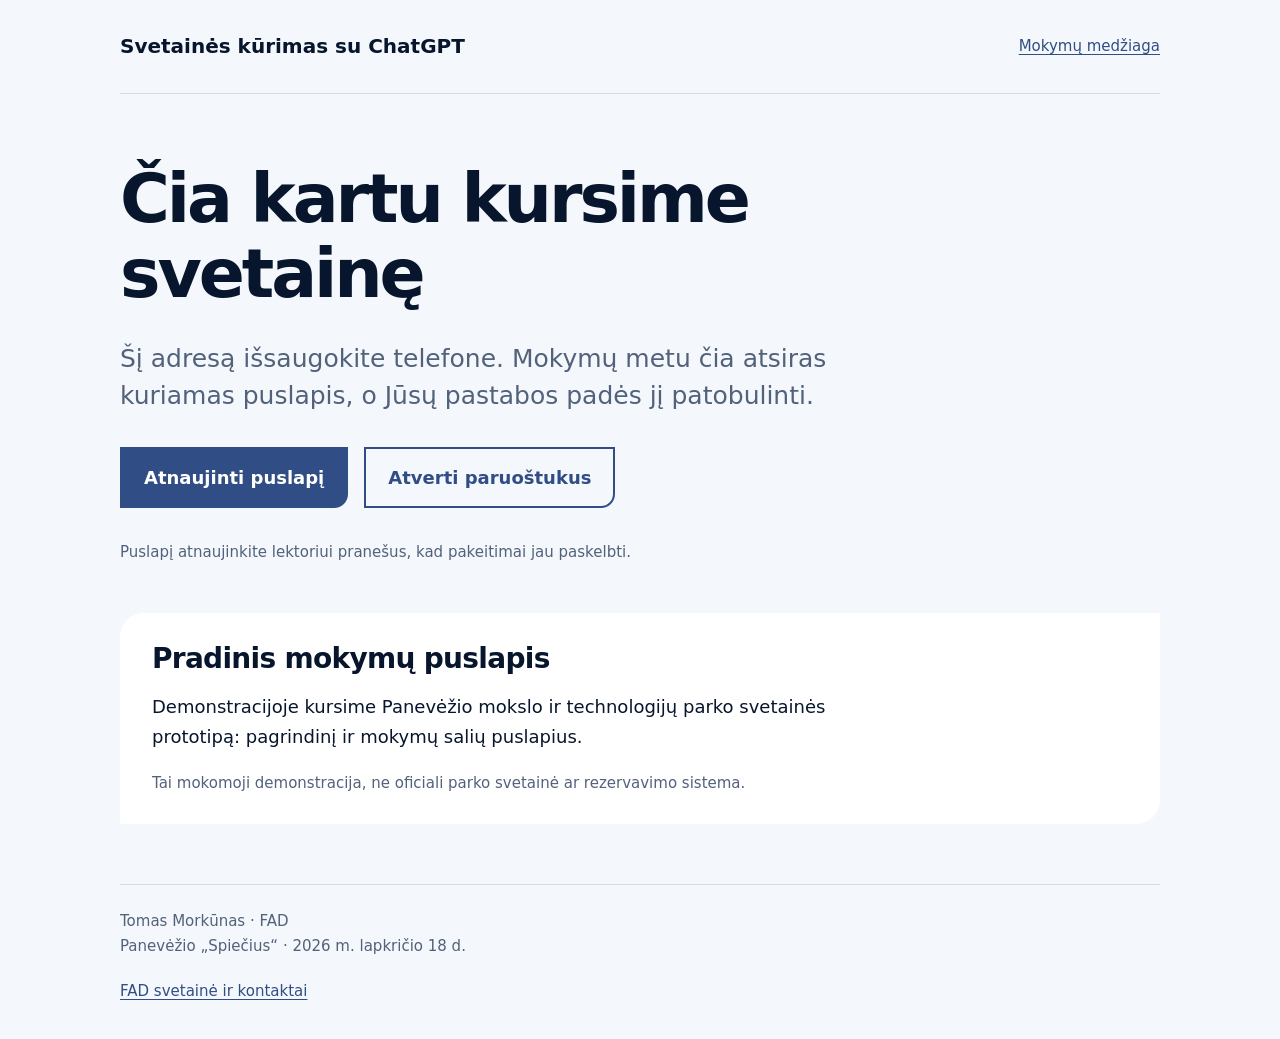
==== index.html @ 21705e59 "Paruošti mokymų pradžios puslapį ir dalyvių paruoštukus" ====
<!doctype html>
<html lang="lt"><head><meta charset="utf-8"><meta name="viewport" content="width=device-width,initial-scale=1"><meta name="robots" content="noindex,nofollow"><title>Čia kursime svetainę | Panevėžio Spiečius</title><meta name="description" content="Svetainės kūrimo su ChatGPT mokymų demonstracija ir praktiniai paruoštukai. Tomas Morkūnas, Panevėžio Spiečius, 2026-11-18."><style>:root{color-scheme:light;--ink:#07162d;--blue:#304e85;--muted:#52627b;--paper:#f4f7fb}*{box-sizing:border-box}body{margin:0;color:var(--ink);background:var(--paper);font-family:Inter,system-ui,-apple-system,"Segoe UI",sans-serif;font-size:18px;line-height:1.65}a{color:var(--blue);text-underline-offset:.2em}a:hover{text-decoration-thickness:2px}a:focus-visible,button:focus-visible,summary:focus-visible{outline:3px solid #304e85;outline-offset:5px}header,main,footer{width:min(100% - 40px,1040px);margin:auto}header{padding:30px 0;display:flex;justify-content:space-between;gap:20px;align-items:center;border-bottom:1px solid #d3dce9}header strong{font-size:20px}header a{font-size:15px}main{padding:68px 0 60px}h1{font-size:clamp(38px,6vw,68px);line-height:1.1;letter-spacing:-.045em;max-width:850px;margin:0 0 28px}h2{font-size:28px;line-height:1.25;letter-spacing:-.025em;margin:42px 0 16px}h3{font-size:21px;line-height:1.35}p{max-width:740px;margin:0 0 20px}.lead{font-size:clamp(20px,2.4vw,25px);line-height:1.5;color:var(--muted);max-width:740px}.actions{display:flex;flex-wrap:wrap;gap:16px;align-items:center;margin:32px 0}.button,button{display:inline-block;padding:14px 22px;border:2px solid var(--blue);border-radius:0 0 14px 0;background:var(--blue);color:white;text-decoration:none;font:inherit;font-weight:650;cursor:pointer;min-height:48px}.button:hover,button:hover{background:#233c6b;border-color:#233c6b}.secondary{background:transparent;color:var(--blue)}.secondary:hover{color:white}.note{font-size:15px;color:var(--muted)}.workarea{margin:48px 0 0;padding:28px 32px;background:white;border-radius:24px 0 24px 0}.workarea h2{margin-top:0}.workarea p:last-child{margin-bottom:0}footer{border-top:1px solid #d3dce9;padding:24px 0 36px;font-size:15px;color:var(--muted)}.guide{max-width:840px}.guide h1{font-size:clamp(36px,5vw,54px)}details{background:white;margin:16px 0;padding:18px 24px;border-bottom:1px solid #d3dce9}summary{font-weight:700;cursor:pointer;min-height:36px}details p{margin-top:18px}pre{white-space:pre-wrap;overflow-wrap:anywhere;font:16px/1.65 Inter,system-ui,sans-serif;background:var(--paper);padding:20px;margin-bottom:8px}li{margin-bottom:10px}code{overflow-wrap:anywhere}.checklist{padding-left:24px}nav{display:flex;gap:20px;flex-wrap:wrap}@media(max-width:600px){header{padding:20px 0;align-items:flex-start}header strong{font-size:17px}header a{font-size:14px}main{padding:44px 0}h1{letter-spacing:-.035em}.actions{align-items:stretch;flex-direction:column}.button,button{text-align:center;width:100%}.workarea{padding:24px}details{padding:18px}pre{padding:14px;font-size:15px}}@media print{header,.actions,footer{display:none}body{background:white;color:black}main{padding:0}details{break-inside:avoid}details>*{display:block!important}h1{font-size:28pt}.note{font-size:10pt}}</style></head><body><header><strong>Svetainės kūrimas su ChatGPT</strong><a href="medziaga.html">Mokymų medžiaga</a></header><main><h1>Čia kartu kursime svetainę</h1><p class="lead">Šį adresą išsaugokite telefone. Mokymų metu čia atsiras kuriamas puslapis, o Jūsų pastabos padės jį patobulinti.</p><div class="actions"><button type="button" id="refresh">Atnaujinti puslapį</button><a class="button secondary" href="medziaga.html">Atverti paruoštukus</a></div><p class="note">Puslapį atnaujinkite lektoriui pranešus, kad pakeitimai jau paskelbti.</p><section class="workarea"><h2>Pradinis mokymų puslapis</h2><p>Demonstracijoje kursime Panevėžio mokslo ir technologijų parko svetainės prototipą: pagrindinį ir mokymų salių puslapius.</p><p class="note">Tai mokomoji demonstracija, ne oficiali parko svetainė ar rezervavimo sistema.</p></section></main><footer><p>Tomas Morkūnas · FAD<br>Panevėžio „Spiečius“ · 2026 m. lapkričio 18 d.</p><a href="https://www.fad.lt/">FAD svetainė ir kontaktai</a></footer><script>document.getElementById('refresh').addEventListener('click',()=>{const u=new URL(location.href);u.searchParams.set('v',Date.now());location.replace(u.href)});</script></body></html>
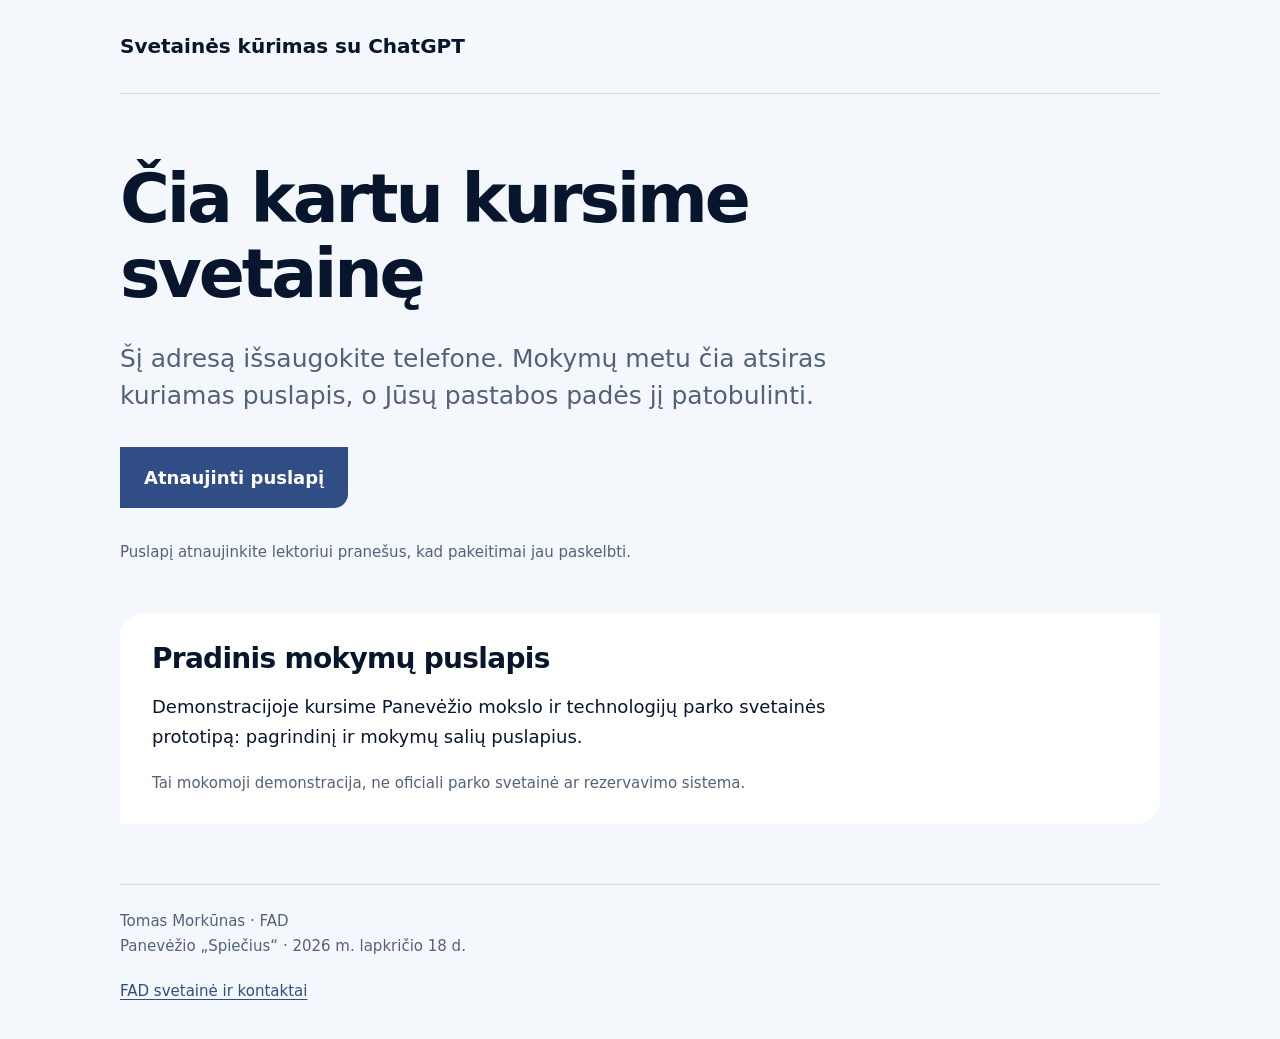
==== commit 27e73b23: "Paslėpti medžiagos nuorodas ir nurodyti savaitės pasiekiamumo terminą" ====
--- a/index.html
+++ b/index.html
@@ -1,2 +1,2 @@
 <!doctype html>
-<html lang="lt"><head><meta charset="utf-8"><meta name="viewport" content="width=device-width,initial-scale=1"><meta name="robots" content="noindex,nofollow"><title>Čia kursime svetainę | Panevėžio Spiečius</title><meta name="description" content="Svetainės kūrimo su ChatGPT mokymų demonstracija ir praktiniai paruoštukai. Tomas Morkūnas, Panevėžio Spiečius, 2026-11-18."><style>:root{color-scheme:light;--ink:#07162d;--blue:#304e85;--muted:#52627b;--paper:#f4f7fb}*{box-sizing:border-box}body{margin:0;color:var(--ink);background:var(--paper);font-family:Inter,system-ui,-apple-system,"Segoe UI",sans-serif;font-size:18px;line-height:1.65}a{color:var(--blue);text-underline-offset:.2em}a:hover{text-decoration-thickness:2px}a:focus-visible,button:focus-visible,summary:focus-visible{outline:3px solid #304e85;outline-offset:5px}header,main,footer{width:min(100% - 40px,1040px);margin:auto}header{padding:30px 0;display:flex;justify-content:space-between;gap:20px;align-items:center;border-bottom:1px solid #d3dce9}header strong{font-size:20px}header a{font-size:15px}main{padding:68px 0 60px}h1{font-size:clamp(38px,6vw,68px);line-height:1.1;letter-spacing:-.045em;max-width:850px;margin:0 0 28px}h2{font-size:28px;line-height:1.25;letter-spacing:-.025em;margin:42px 0 16px}h3{font-size:21px;line-height:1.35}p{max-width:740px;margin:0 0 20px}.lead{font-size:clamp(20px,2.4vw,25px);line-height:1.5;color:var(--muted);max-width:740px}.actions{display:flex;flex-wrap:wrap;gap:16px;align-items:center;margin:32px 0}.button,button{display:inline-block;padding:14px 22px;border:2px solid var(--blue);border-radius:0 0 14px 0;background:var(--blue);color:white;text-decoration:none;font:inherit;font-weight:650;cursor:pointer;min-height:48px}.button:hover,button:hover{background:#233c6b;border-color:#233c6b}.secondary{background:transparent;color:var(--blue)}.secondary:hover{color:white}.note{font-size:15px;color:var(--muted)}.workarea{margin:48px 0 0;padding:28px 32px;background:white;border-radius:24px 0 24px 0}.workarea h2{margin-top:0}.workarea p:last-child{margin-bottom:0}footer{border-top:1px solid #d3dce9;padding:24px 0 36px;font-size:15px;color:var(--muted)}.guide{max-width:840px}.guide h1{font-size:clamp(36px,5vw,54px)}details{background:white;margin:16px 0;padding:18px 24px;border-bottom:1px solid #d3dce9}summary{font-weight:700;cursor:pointer;min-height:36px}details p{margin-top:18px}pre{white-space:pre-wrap;overflow-wrap:anywhere;font:16px/1.65 Inter,system-ui,sans-serif;background:var(--paper);padding:20px;margin-bottom:8px}li{margin-bottom:10px}code{overflow-wrap:anywhere}.checklist{padding-left:24px}nav{display:flex;gap:20px;flex-wrap:wrap}@media(max-width:600px){header{padding:20px 0;align-items:flex-start}header strong{font-size:17px}header a{font-size:14px}main{padding:44px 0}h1{letter-spacing:-.035em}.actions{align-items:stretch;flex-direction:column}.button,button{text-align:center;width:100%}.workarea{padding:24px}details{padding:18px}pre{padding:14px;font-size:15px}}@media print{header,.actions,footer{display:none}body{background:white;color:black}main{padding:0}details{break-inside:avoid}details>*{display:block!important}h1{font-size:28pt}.note{font-size:10pt}}</style></head><body><header><strong>Svetainės kūrimas su ChatGPT</strong><a href="medziaga.html">Mokymų medžiaga</a></header><main><h1>Čia kartu kursime svetainę</h1><p class="lead">Šį adresą išsaugokite telefone. Mokymų metu čia atsiras kuriamas puslapis, o Jūsų pastabos padės jį patobulinti.</p><div class="actions"><button type="button" id="refresh">Atnaujinti puslapį</button><a class="button secondary" href="medziaga.html">Atverti paruoštukus</a></div><p class="note">Puslapį atnaujinkite lektoriui pranešus, kad pakeitimai jau paskelbti.</p><section class="workarea"><h2>Pradinis mokymų puslapis</h2><p>Demonstracijoje kursime Panevėžio mokslo ir technologijų parko svetainės prototipą: pagrindinį ir mokymų salių puslapius.</p><p class="note">Tai mokomoji demonstracija, ne oficiali parko svetainė ar rezervavimo sistema.</p></section></main><footer><p>Tomas Morkūnas · FAD<br>Panevėžio „Spiečius“ · 2026 m. lapkričio 18 d.</p><a href="https://www.fad.lt/">FAD svetainė ir kontaktai</a></footer><script>document.getElementById('refresh').addEventListener('click',()=>{const u=new URL(location.href);u.searchParams.set('v',Date.now());location.replace(u.href)});</script></body></html>+<html lang="lt"><head><meta charset="utf-8"><meta name="viewport" content="width=device-width,initial-scale=1"><meta name="robots" content="noindex,nofollow"><title>Čia kursime svetainę | Panevėžio Spiečius</title><meta name="description" content="Svetainės kūrimo su ChatGPT mokymų demonstracija. Tomas Morkūnas, Panevėžio Spiečius, 2026-11-18."><style>:root{color-scheme:light;--ink:#07162d;--blue:#304e85;--muted:#52627b;--paper:#f4f7fb}*{box-sizing:border-box}body{margin:0;color:var(--ink);background:var(--paper);font-family:Inter,system-ui,-apple-system,"Segoe UI",sans-serif;font-size:18px;line-height:1.65}a{color:var(--blue);text-underline-offset:.2em}a:hover{text-decoration-thickness:2px}a:focus-visible,button:focus-visible,summary:focus-visible{outline:3px solid #304e85;outline-offset:5px}header,main,footer{width:min(100% - 40px,1040px);margin:auto}header{padding:30px 0;display:flex;justify-content:space-between;gap:20px;align-items:center;border-bottom:1px solid #d3dce9}header strong{font-size:20px}header a{font-size:15px}main{padding:68px 0 60px}h1{font-size:clamp(38px,6vw,68px);line-height:1.1;letter-spacing:-.045em;max-width:850px;margin:0 0 28px}h2{font-size:28px;line-height:1.25;letter-spacing:-.025em;margin:42px 0 16px}h3{font-size:21px;line-height:1.35}p{max-width:740px;margin:0 0 20px}.lead{font-size:clamp(20px,2.4vw,25px);line-height:1.5;color:var(--muted);max-width:740px}.actions{display:flex;flex-wrap:wrap;gap:16px;align-items:center;margin:32px 0}.button,button{display:inline-block;padding:14px 22px;border:2px solid var(--blue);border-radius:0 0 14px 0;background:var(--blue);color:white;text-decoration:none;font:inherit;font-weight:650;cursor:pointer;min-height:48px}.button:hover,button:hover{background:#233c6b;border-color:#233c6b}.secondary{background:transparent;color:var(--blue)}.secondary:hover{color:white}.note{font-size:15px;color:var(--muted)}.workarea{margin:48px 0 0;padding:28px 32px;background:white;border-radius:24px 0 24px 0}.workarea h2{margin-top:0}.workarea p:last-child{margin-bottom:0}footer{border-top:1px solid #d3dce9;padding:24px 0 36px;font-size:15px;color:var(--muted)}.guide{max-width:840px}.guide h1{font-size:clamp(36px,5vw,54px)}details{background:white;margin:16px 0;padding:18px 24px;border-bottom:1px solid #d3dce9}summary{font-weight:700;cursor:pointer;min-height:36px}details p{margin-top:18px}pre{white-space:pre-wrap;overflow-wrap:anywhere;font:16px/1.65 Inter,system-ui,sans-serif;background:var(--paper);padding:20px;margin-bottom:8px}li{margin-bottom:10px}code{overflow-wrap:anywhere}.checklist{padding-left:24px}nav{display:flex;gap:20px;flex-wrap:wrap}@media(max-width:600px){header{padding:20px 0;align-items:flex-start}header strong{font-size:17px}header a{font-size:14px}main{padding:44px 0}h1{letter-spacing:-.035em}.actions{align-items:stretch;flex-direction:column}.button,button{text-align:center;width:100%}.workarea{padding:24px}details{padding:18px}pre{padding:14px;font-size:15px}}@media print{header,.actions,footer{display:none}body{background:white;color:black}main{padding:0}details{break-inside:avoid}details>*{display:block!important}h1{font-size:28pt}.note{font-size:10pt}}</style></head><body><header><strong>Svetainės kūrimas su ChatGPT</strong></header><main><h1>Čia kartu kursime svetainę</h1><p class="lead">Šį adresą išsaugokite telefone. Mokymų metu čia atsiras kuriamas puslapis, o Jūsų pastabos padės jį patobulinti.</p><div class="actions"><button type="button" id="refresh">Atnaujinti puslapį</button></div><p class="note">Puslapį atnaujinkite lektoriui pranešus, kad pakeitimai jau paskelbti.</p><section class="workarea"><h2>Pradinis mokymų puslapis</h2><p>Demonstracijoje kursime Panevėžio mokslo ir technologijų parko svetainės prototipą: pagrindinį ir mokymų salių puslapius.</p><p class="note">Tai mokomoji demonstracija, ne oficiali parko svetainė ar rezervavimo sistema.</p></section></main><footer><p>Tomas Morkūnas · FAD<br>Panevėžio „Spiečius“ · 2026 m. lapkričio 18 d.</p><a href="https://www.fad.lt/">FAD svetainė ir kontaktai</a></footer><script>document.getElementById('refresh').addEventListener('click',()=>{const u=new URL(location.href);u.searchParams.set('v',Date.now());location.replace(u.href)});</script></body></html>
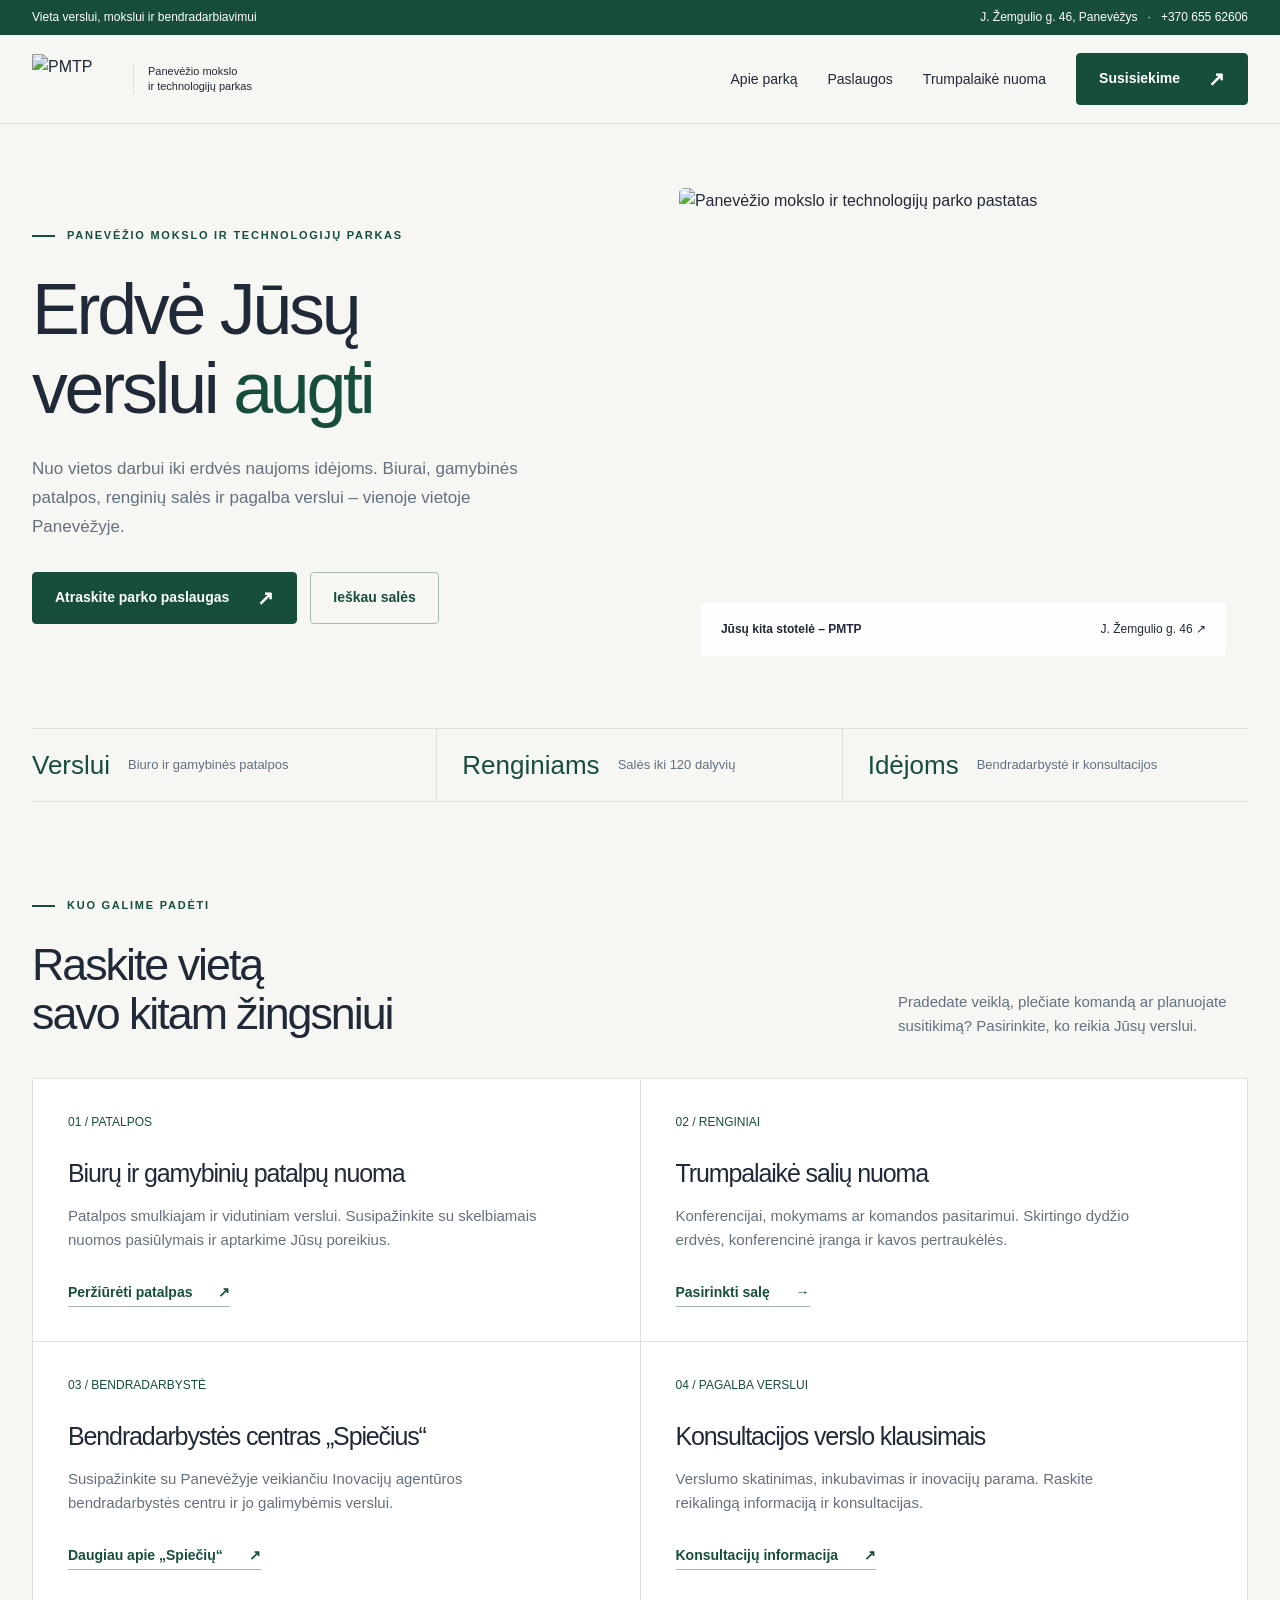
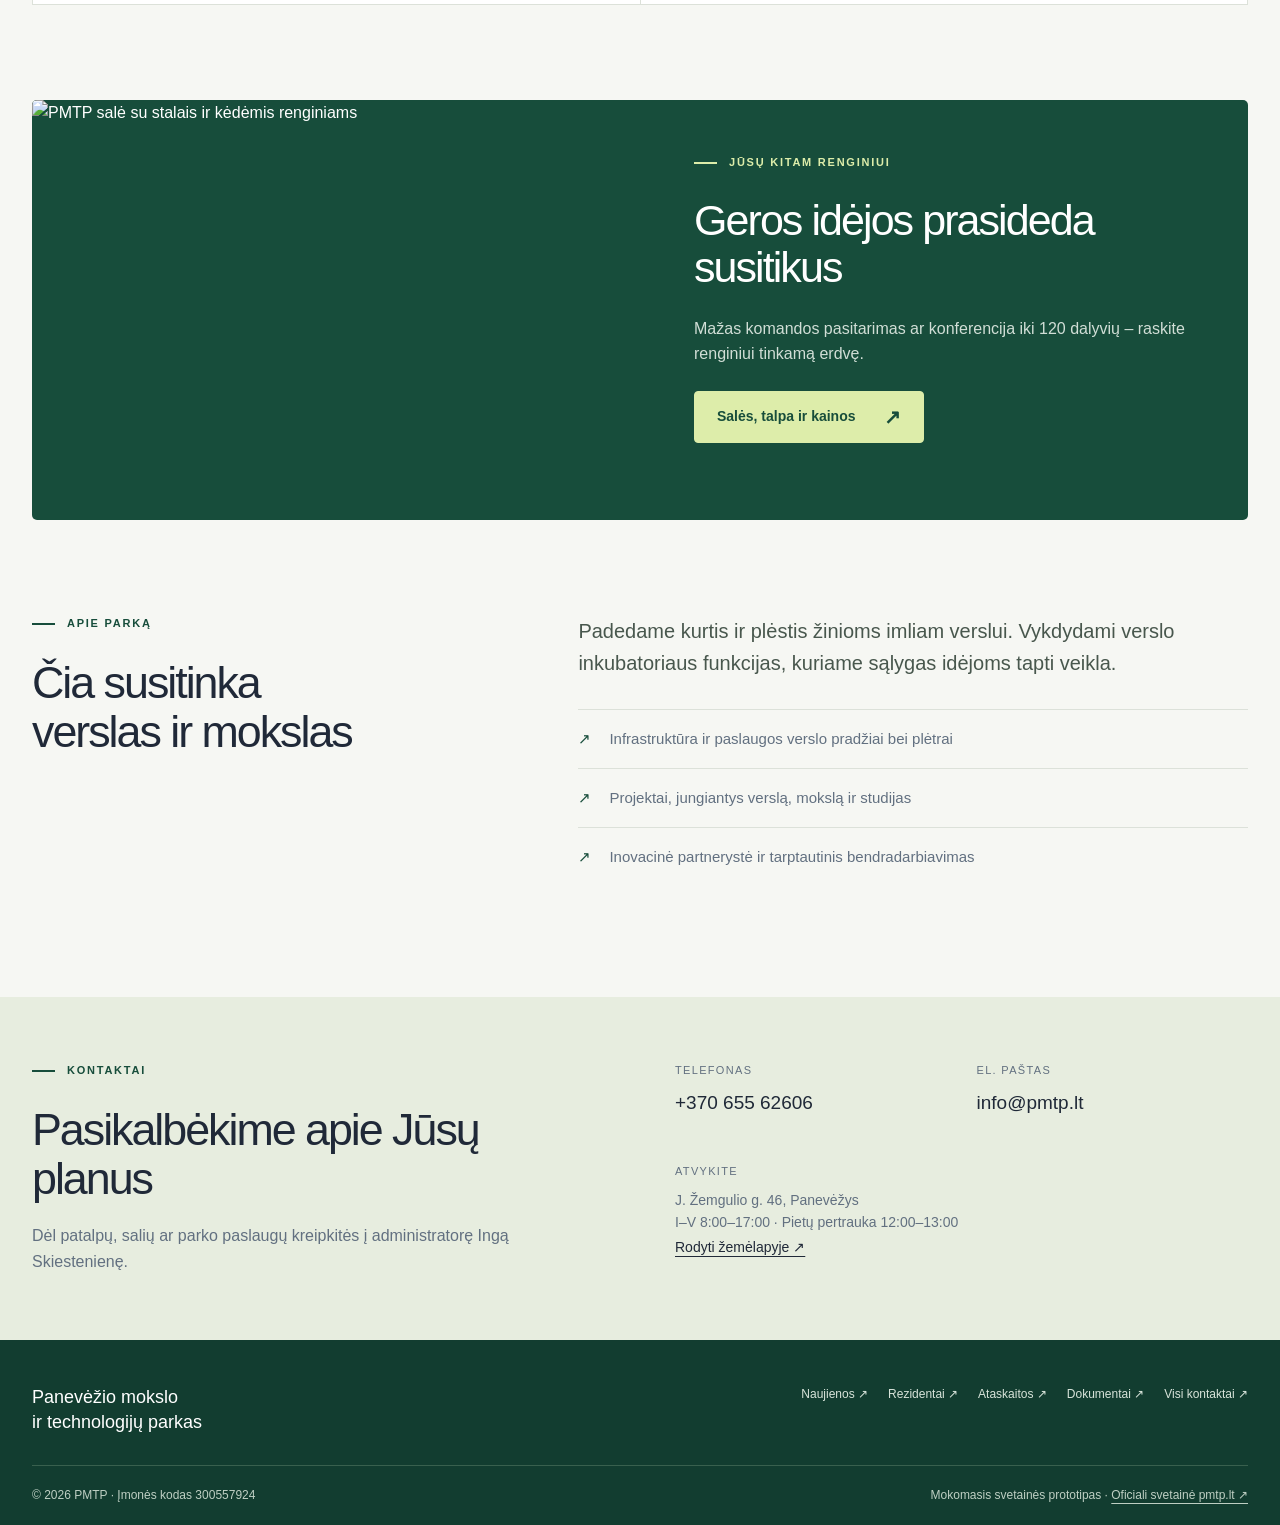
==== commit f5b3cd32: "Sukurti PMTP dviejų puslapių svetainės prototipą" ====
--- a/index.html
+++ b/index.html
@@ -1,2 +1,5 @@
 <!doctype html>
-<html lang="lt"><head><meta charset="utf-8"><meta name="viewport" content="width=device-width,initial-scale=1"><meta name="robots" content="noindex,nofollow"><title>Čia kursime svetainę | Panevėžio Spiečius</title><meta name="description" content="Svetainės kūrimo su ChatGPT mokymų demonstracija. Tomas Morkūnas, Panevėžio Spiečius, 2026-11-18."><style>:root{color-scheme:light;--ink:#07162d;--blue:#304e85;--muted:#52627b;--paper:#f4f7fb}*{box-sizing:border-box}body{margin:0;color:var(--ink);background:var(--paper);font-family:Inter,system-ui,-apple-system,"Segoe UI",sans-serif;font-size:18px;line-height:1.65}a{color:var(--blue);text-underline-offset:.2em}a:hover{text-decoration-thickness:2px}a:focus-visible,button:focus-visible,summary:focus-visible{outline:3px solid #304e85;outline-offset:5px}header,main,footer{width:min(100% - 40px,1040px);margin:auto}header{padding:30px 0;display:flex;justify-content:space-between;gap:20px;align-items:center;border-bottom:1px solid #d3dce9}header strong{font-size:20px}header a{font-size:15px}main{padding:68px 0 60px}h1{font-size:clamp(38px,6vw,68px);line-height:1.1;letter-spacing:-.045em;max-width:850px;margin:0 0 28px}h2{font-size:28px;line-height:1.25;letter-spacing:-.025em;margin:42px 0 16px}h3{font-size:21px;line-height:1.35}p{max-width:740px;margin:0 0 20px}.lead{font-size:clamp(20px,2.4vw,25px);line-height:1.5;color:var(--muted);max-width:740px}.actions{display:flex;flex-wrap:wrap;gap:16px;align-items:center;margin:32px 0}.button,button{display:inline-block;padding:14px 22px;border:2px solid var(--blue);border-radius:0 0 14px 0;background:var(--blue);color:white;text-decoration:none;font:inherit;font-weight:650;cursor:pointer;min-height:48px}.button:hover,button:hover{background:#233c6b;border-color:#233c6b}.secondary{background:transparent;color:var(--blue)}.secondary:hover{color:white}.note{font-size:15px;color:var(--muted)}.workarea{margin:48px 0 0;padding:28px 32px;background:white;border-radius:24px 0 24px 0}.workarea h2{margin-top:0}.workarea p:last-child{margin-bottom:0}footer{border-top:1px solid #d3dce9;padding:24px 0 36px;font-size:15px;color:var(--muted)}.guide{max-width:840px}.guide h1{font-size:clamp(36px,5vw,54px)}details{background:white;margin:16px 0;padding:18px 24px;border-bottom:1px solid #d3dce9}summary{font-weight:700;cursor:pointer;min-height:36px}details p{margin-top:18px}pre{white-space:pre-wrap;overflow-wrap:anywhere;font:16px/1.65 Inter,system-ui,sans-serif;background:var(--paper);padding:20px;margin-bottom:8px}li{margin-bottom:10px}code{overflow-wrap:anywhere}.checklist{padding-left:24px}nav{display:flex;gap:20px;flex-wrap:wrap}@media(max-width:600px){header{padding:20px 0;align-items:flex-start}header strong{font-size:17px}header a{font-size:14px}main{padding:44px 0}h1{letter-spacing:-.035em}.actions{align-items:stretch;flex-direction:column}.button,button{text-align:center;width:100%}.workarea{padding:24px}details{padding:18px}pre{padding:14px;font-size:15px}}@media print{header,.actions,footer{display:none}body{background:white;color:black}main{padding:0}details{break-inside:avoid}details>*{display:block!important}h1{font-size:28pt}.note{font-size:10pt}}</style></head><body><header><strong>Svetainės kūrimas su ChatGPT</strong></header><main><h1>Čia kartu kursime svetainę</h1><p class="lead">Šį adresą išsaugokite telefone. Mokymų metu čia atsiras kuriamas puslapis, o Jūsų pastabos padės jį patobulinti.</p><div class="actions"><button type="button" id="refresh">Atnaujinti puslapį</button></div><p class="note">Puslapį atnaujinkite lektoriui pranešus, kad pakeitimai jau paskelbti.</p><section class="workarea"><h2>Pradinis mokymų puslapis</h2><p>Demonstracijoje kursime Panevėžio mokslo ir technologijų parko svetainės prototipą: pagrindinį ir mokymų salių puslapius.</p><p class="note">Tai mokomoji demonstracija, ne oficiali parko svetainė ar rezervavimo sistema.</p></section></main><footer><p>Tomas Morkūnas · FAD<br>Panevėžio „Spiečius“ · 2026 m. lapkričio 18 d.</p><a href="https://www.fad.lt/">FAD svetainė ir kontaktai</a></footer><script>document.getElementById('refresh').addEventListener('click',()=>{const u=new URL(location.href);u.searchParams.set('v',Date.now());location.replace(u.href)});</script></body></html>+<html lang="lt"><head><meta charset="utf-8"><meta name="viewport" content="width=device-width,initial-scale=1"><meta name="robots" content="noindex,nofollow"><meta name="theme-color" content="#174d3b"><title>PMTP – erdvė Jūsų verslui augti</title><meta name="description" content="Panevėžio mokslo ir technologijų parkas: biurų ir gamybinių patalpų nuoma, erdvės renginiams, bendradarbystė ir pagalba verslui."><link rel="preconnect" href="https://res.cloudinary.com"><link rel="stylesheet" href="style.css"></head><body><a class="skip" href="#turinys">Pereiti prie turinio</a><div class="topline"><div class="wrap"><span>Vieta verslui, mokslui ir bendradarbiavimui</span><span><span class="address-top">J. Žemgulio g. 46, Panevėžys &nbsp; · &nbsp; </span><a href="tel:+37065562606">+370 655 62606</a></span></div></div><header><div class="wrap nav"><a class="brand" href="index.html" aria-label="PMTP – pradžia"><img src="https://res.cloudinary.com/dczwz1jph/image/upload/v1677489013/Nuoma/pmtp-e1582725962698_le6zql.jpg" alt="PMTP" width="87" height="51"><span>Panevėžio mokslo<br>ir technologijų parkas</span></a><button class="menu" aria-expanded="false" aria-controls="navigation">Meniu</button><nav class="links" id="navigation" aria-label="Pagrindinė navigacija"><a href="index.html#apie">Apie parką</a><a href="index.html#paslaugos">Paslaugos</a><a href="trumpalaike-nuoma.html">Trumpalaikė nuoma</a><a class="btn" href="#kontaktai">Susisiekime <span class="arrow" aria-hidden="true">↗</span></a></nav></div></header><main id="turinys"><section class="hero wrap"><div class="hero-grid"><div class="hero-copy"><div class="eyebrow">Panevėžio mokslo ir technologijų parkas</div><h1>Erdvė Jūsų<br>verslui <em>augti</em></h1><p class="lead">Nuo vietos darbui iki erdvės naujoms idėjoms. Biurai, gamybinės patalpos, renginių salės ir pagalba verslui – vienoje vietoje Panevėžyje.</p><div class="actions"><a class="btn" href="#paslaugos">Atraskite parko paslaugas <span class="arrow" aria-hidden="true">↗</span></a><a class="btn outline" href="trumpalaike-nuoma.html">Ieškau salės</a></div></div><div class="hero-media"><img src="https://res.cloudinary.com/dczwz1jph/image/upload/v1680170135/pmtp-main_wvjucm.png" alt="Panevėžio mokslo ir technologijų parko pastatas" fetchpriority="high"><div class="image-label"><b>Jūsų kita stotelė – PMTP</b><span>J. Žemgulio g. 46 ↗</span></div></div></div><div class="intro-strip"><div><strong>Verslui</strong><span>Biuro ir gamybinės patalpos</span></div><div><strong>Renginiams</strong><span>Salės iki 120 dalyvių</span></div><div><strong>Idėjoms</strong><span>Bendradarbystė ir konsultacijos</span></div></div></section>
+<section class="section wrap" id="paslaugos"><div class="section-head"><div><div class="eyebrow">Kuo galime padėti</div><h2>Raskite vietą<br>savo kitam žingsniui</h2></div><p>Pradedate veiklą, plečiate komandą ar planuojate susitikimą? Pasirinkite, ko reikia Jūsų verslui.</p></div><div class="service-grid"><article class="service"><span class="num">01 / PATALPOS</span><h3>Biurų ir gamybinių patalpų nuoma</h3><p>Patalpos smulkiajam ir vidutiniam verslui. Susipažinkite su skelbiamais nuomos pasiūlymais ir aptarkime Jūsų poreikius.</p><a class="text-link" href="https://pmtp.lt/nuoma">Peržiūrėti patalpas <span aria-hidden="true">↗</span></a></article><article class="service"><span class="num">02 / RENGINIAI</span><h3>Trumpalaikė salių nuoma</h3><p>Konferencijai, mokymams ar komandos pasitarimui. Skirtingo dydžio erdvės, konferencinė įranga ir kavos pertraukėlės.</p><a class="text-link" href="trumpalaike-nuoma.html">Pasirinkti salę <span aria-hidden="true">→</span></a></article><article class="service"><span class="num">03 / BENDRADARBYSTĖ</span><h3>Bendradarbystės centras „Spiečius“</h3><p>Susipažinkite su Panevėžyje veikiančiu Inovacijų agentūros bendradarbystės centru ir jo galimybėmis verslui.</p><a class="text-link" href="https://spiecius.inovacijuagentura.lt/office/panevezyje/">Daugiau apie „Spiečių“ <span aria-hidden="true">↗</span></a></article><article class="service"><span class="num">04 / PAGALBA VERSLUI</span><h3>Konsultacijos verslo klausimais</h3><p>Verslumo skatinimas, inkubavimas ir inovacijų parama. Raskite reikalingą informaciją ir konsultacijas.</p><a class="text-link" href="https://kc.inovacijuagentura.lt/kcis/kontaktinis-centras/paslaugu-kontaktinis-centras?lang=lt">Konsultacijų informacija <span aria-hidden="true">↗</span></a></article></div></section>
+<section class="wrap"><div class="feature"><img src="https://res.cloudinary.com/dczwz1jph/image/upload/v1680082908/Nuoma/4_mlrh1t.jpg" alt="PMTP salė su stalais ir kėdėmis renginiams" loading="lazy"><div class="feature-copy"><div class="eyebrow">Jūsų kitam renginiui</div><h2>Geros idėjos prasideda susitikus</h2><p>Mažas komandos pasitarimas ar konferencija iki 120 dalyvių – raskite renginiui tinkamą erdvę.</p><a class="btn light" href="trumpalaike-nuoma.html">Salės, talpa ir kainos <span class="arrow" aria-hidden="true">↗</span></a></div></div></section>
+<section class="section wrap" id="apie"><div class="about-grid"><div><div class="eyebrow">Apie parką</div><h2>Čia susitinka<br>verslas ir mokslas</h2></div><div><p class="about-copy">Padedame kurtis ir plėstis žinioms imliam verslui. Vykdydami verslo inkubatoriaus funkcijas, kuriame sąlygas idėjoms tapti veikla.</p><ul class="about-list"><li>Infrastruktūra ir paslaugos verslo pradžiai bei plėtrai</li><li>Projektai, jungiantys verslą, mokslą ir studijas</li><li>Inovacinė partnerystė ir tarptautinis bendradarbiavimas</li></ul></div></div></section></main><section class="contact" id="kontaktai"><div class="wrap contact-grid"><div><div class="eyebrow">Kontaktai</div><h2>Pasikalbėkime apie Jūsų planus</h2><p>Dėl patalpų, salių ar parko paslaugų kreipkitės į administratorę Ingą Skiestenienę.</p></div><div class="contact-details"><div><small>Telefonas</small><a href="tel:+37065562606">+370 655 62606</a></div><div><small>El. paštas</small><a href="mailto:info@pmtp.lt">info@pmtp.lt</a></div><div class="address"><small>Atvykite</small><p>J. Žemgulio g. 46, Panevėžys<br>I–V 8:00–17:00 · Pietų pertrauka 12:00–13:00</p><a href="https://www.google.com/maps/search/?api=1&amp;query=J.+%C5%BDemgulio+g.+46,+Panev%C4%97%C5%BEys" target="_blank" rel="noopener">Rodyti žemėlapyje ↗</a></div></div></div></section><footer><div class="wrap"><div class="footer-grid"><div class="footer-title">Panevėžio mokslo<br>ir technologijų parkas</div><nav class="footer-links" aria-label="Oficialios PMTP svetainės nuorodos"><a href="https://pmtp.lt/naujienos">Naujienos ↗</a><a href="https://pmtp.lt/rezidentai">Rezidentai ↗</a><a href="https://pmtp.lt/ataskaitos">Ataskaitos ↗</a><a href="https://pmtp.lt/dokumentai">Dokumentai ↗</a><a href="https://pmtp.lt/kontaktai">Visi kontaktai ↗</a></nav></div><div class="footer-bottom"><span>© 2026 PMTP · Įmonės kodas 300557924</span><span>Mokomasis svetainės prototipas · <a href="https://pmtp.lt/">Oficiali svetainė pmtp.lt ↗</a></span></div></div></footer><script>const menu=document.querySelector('.menu'),nav=document.querySelector('.links');menu.addEventListener('click',()=>{const open=menu.getAttribute('aria-expanded')!=='true';menu.setAttribute('aria-expanded',String(open));nav.classList.toggle('open',open)});nav.querySelectorAll('a').forEach(a=>a.addEventListener('click',()=>{menu.setAttribute('aria-expanded','false');nav.classList.remove('open')}));document.addEventListener('keydown',e=>{if(e.key==='Escape'){menu.setAttribute('aria-expanded','false');nav.classList.remove('open')}});</script></body></html>
--- a/style.css
+++ b/style.css
@@ -0,0 +1 @@
+:root{--ink:#202938;--muted:#627080;--green:#174d3b;--lime:#ddedaa;--paper:#f6f7f3;--line:#dce1d9;--white:#fff}*{box-sizing:border-box}html{scroll-behavior:smooth;scroll-padding-top:100px}body{margin:0;font-family:Arial,Helvetica,sans-serif;color:var(--ink);background:var(--paper);font-size:16px;line-height:1.6}a{color:inherit;text-underline-offset:4px}button,a{-webkit-tap-highlight-color:transparent}a:focus-visible,button:focus-visible,summary:focus-visible{outline:3px solid #a05c00;outline-offset:5px}img{display:block;width:100%;object-fit:cover}h1,h2,h3,p{margin:0}h1,h2,h3{font-weight:500;line-height:1.1;letter-spacing:-.045em}h1{font-size:clamp(44px,5.6vw,80px)}h2{font-size:clamp(32px,3.5vw,49px)}h3{font-size:25px}p+p{margin-top:16px}.wrap{width:min(1240px,calc(100% - 64px));margin:auto}.skip{position:fixed;top:-80px;left:16px;z-index:100;padding:12px;background:white}.skip:focus{top:8px}.topline{background:var(--green);color:#fff;font-size:12px;padding:8px 0}.topline .wrap{display:flex;justify-content:space-between;gap:16px}.topline a{text-decoration:none}header{background:rgba(246,247,243,.97);border-bottom:1px solid var(--line);position:sticky;top:0;z-index:20}.nav{height:88px;display:flex;align-items:center;justify-content:space-between;gap:30px}.brand{display:flex;align-items:center;gap:14px;text-decoration:none}.brand img{width:87px;height:51px;object-fit:contain;mix-blend-mode:multiply}.brand span{font-size:11px;line-height:1.35;max-width:146px;border-left:1px solid var(--line);padding-left:14px}.links{display:flex;align-items:center;gap:30px;font-size:14px}.links a{text-decoration:none}.links a:hover,.links a[aria-current=page]{color:var(--green);text-decoration:underline}.btn{display:inline-flex;align-items:center;justify-content:center;gap:28px;padding:15px 22px;background:var(--green);border:1px solid var(--green);color:white;text-decoration:none;font-size:14px;font-weight:600;border-radius:4px;line-height:1.4;min-height:50px;transition:background .2s,transform .2s}.btn:hover{background:#0c382a;transform:translateY(-2px)}.btn.light{background:var(--lime);color:var(--green);border-color:var(--lime)}.btn.outline{background:transparent;color:var(--green);border-color:#aab9ad}.btn.outline:hover{background:#e7ecdf}.arrow{font-size:20px;line-height:1}.menu{display:none;border:1px solid var(--line);padding:10px 15px;background:transparent;border-radius:4px;font:inherit}.eyebrow{font-size:11px;font-weight:700;letter-spacing:.16em;text-transform:uppercase;color:var(--green);display:flex;align-items:center;gap:12px;margin-bottom:25px}.eyebrow:before{content:"";width:23px;height:2px;background:currentColor}.hero{padding:64px 0 0}.hero-grid{display:grid;grid-template-columns:1.04fr 1fr;gap:55px;align-items:center}.hero-copy{padding:20px 0 35px}.hero h1 em{font-style:normal;color:var(--green)}.lead{font-size:17px;line-height:1.7;color:var(--muted);max-width:490px;margin-top:28px}.actions{display:flex;gap:13px;flex-wrap:wrap;margin-top:30px}.hero-media{position:relative;align-self:stretch;min-height:490px;border-radius:5px;overflow:hidden}.hero-media>img{height:100%;position:absolute;inset:0}.image-label{position:absolute;bottom:22px;left:22px;right:22px;display:flex;justify-content:space-between;align-items:center;gap:20px;background:rgba(255,255,255,.94);padding:17px 20px;font-size:12px;border-radius:3px}.image-label b{font-weight:600}.intro-strip{display:grid;grid-template-columns:repeat(3,1fr);margin-top:50px;border-top:1px solid var(--line);border-bottom:1px solid var(--line)}.intro-strip>div{padding:23px 25px;display:flex;align-items:center;gap:18px;border-right:1px solid var(--line)}.intro-strip>div:first-child{padding-left:0}.intro-strip>div:last-child{border:0}.intro-strip strong{font-size:26px;line-height:1;font-weight:500;color:var(--green)}.intro-strip span{font-size:13px;color:var(--muted)}section.section{padding:95px 0}.section-head{display:flex;justify-content:space-between;align-items:flex-end;gap:40px;margin-bottom:40px}.section-head h2{max-width:650px}.section-head>p{max-width:350px;color:var(--muted);font-size:15px}.service-grid{display:grid;grid-template-columns:repeat(2,1fr);border-top:1px solid var(--line);border-left:1px solid var(--line)}.service{padding:34px 35px;border-right:1px solid var(--line);border-bottom:1px solid var(--line);display:flex;flex-direction:column;align-items:flex-start;min-height:263px;background:var(--white)}.service .num{color:var(--green);font-size:12px;margin-bottom:27px}.service p{color:var(--muted);font-size:15px;margin:17px 0 25px;max-width:470px}.text-link{font-size:14px;font-weight:600;color:var(--green);margin-top:auto;text-decoration:none;border-bottom:1px solid #a5b6ab;padding-bottom:3px}.text-link span{padding-left:22px}.feature{background:var(--green);color:white;display:grid;grid-template-columns:1fr 1fr;border-radius:5px;overflow:hidden}.feature img{height:100%;min-height:420px}.feature-copy{padding:54px}.feature .eyebrow{color:var(--lime)}.feature p{color:#d1ded6;margin:24px 0}.feature h2{font-size:43px}.about-grid{display:grid;grid-template-columns:.8fr 1.2fr;gap:100px}.about-copy{font-size:20px;color:#48574d}.about-list{margin-top:30px;padding:0;list-style:none}.about-list li{padding:17px 0;border-top:1px solid var(--line);font-size:15px;color:var(--muted)}.about-list li:before{content:"↗";color:var(--green);padding-right:18px}.contact{background:#e7eddf;padding:65px 0}.contact-grid{display:grid;grid-template-columns:1fr 1fr;gap:70px}.contact h2{max-width:480px}.contact p{margin-top:20px;color:var(--muted)}.contact-details{display:grid;grid-template-columns:1fr 1fr;gap:30px}.contact-details small{display:block;font-size:11px;text-transform:uppercase;letter-spacing:.12em;color:var(--muted);margin-bottom:8px}.contact-details a{font-size:19px;text-decoration:none}.contact-details p{font-size:14px;margin:0}.contact-details .address{grid-column:1/-1}.contact-details .address a{font-size:14px;text-decoration:underline}footer{background:#123d30;color:#d8e4da;padding:45px 0 20px;font-size:12px}.footer-grid{display:flex;justify-content:space-between;gap:40px;padding-bottom:30px}.footer-title{font-size:18px;color:white;line-height:1.4}.footer-links{display:flex;gap:20px;flex-wrap:wrap;max-width:480px;align-content:start}.footer-links a{text-decoration:none}.footer-bottom{border-top:1px solid #39604e;padding-top:20px;display:flex;justify-content:space-between;gap:20px;color:#becfc3}.crumb{font-size:12px;color:var(--muted);padding-top:25px}.crumb a{text-decoration:none}.rental-hero{padding-top:35px}.rental-hero .hero-media{min-height:430px}.rental-hero h1{font-size:clamp(44px,5vw,70px)}.chips{display:flex;gap:9px;flex-wrap:wrap;margin-top:28px}.chips span{border:1px solid var(--line);padding:7px 13px;border-radius:30px;font-size:12px;color:var(--green)}.pricing{margin-top:10px;border-top:1px solid var(--line)}.price-row{display:grid;grid-template-columns:2fr .8fr .85fr .9fr;gap:20px;align-items:center;padding:26px 20px;border-bottom:1px solid var(--line)}.price-row:nth-child(even){background:white}.price-row.heading{font-size:11px;letter-spacing:.08em;text-transform:uppercase;color:var(--muted);padding-top:16px;padding-bottom:16px}.price-row h3{font-size:22px}.price-row small{display:block;font-size:12px;color:var(--muted);margin-top:7px;letter-spacing:0}.price-row strong{font-weight:500;font-size:25px;color:var(--green)}.price-row .capacity{font-size:14px}.note{font-size:13px;color:var(--muted);padding:20px 0;max-width:880px}.note a{color:var(--green)}.extras{display:grid;grid-template-columns:1fr 1fr;gap:75px;margin-top:60px}.extras h3{margin-bottom:24px}.equipment{display:flex;justify-content:space-between;gap:15px;padding:15px 0;border-bottom:1px solid var(--line);font-size:14px}.equipment span:last-child{white-space:nowrap;font-weight:600}.extras p{color:var(--muted);font-size:15px}.extras .text-link{display:inline-block;margin-top:24px}.faq{display:grid;grid-template-columns:.8fr 1.2fr;gap:80px}.faq details{border-bottom:1px solid var(--line);padding:20px 0}.faq details:first-child{border-top:1px solid var(--line)}.faq summary{cursor:pointer;list-style:none;font-size:17px;display:flex;justify-content:space-between;gap:20px}.faq summary:after{content:"+";color:var(--green);font-size:24px;line-height:1}.faq details[open] summary:after{content:"−"}.faq details p{color:var(--muted);font-size:15px;padding-top:18px}.booking{background:var(--green);color:white;padding:55px;border-radius:5px;display:flex;justify-content:space-between;gap:50px;align-items:center}.booking h2{font-size:39px}.booking p{color:#d1ded6;max-width:610px;margin-top:20px}.booking .btn{white-space:nowrap}.mobile-label{display:none}@media(min-width:1500px){.hero{padding-top:75px}}@media(max-width:1000px){.wrap{width:calc(100% - 40px)}.brand span{display:none}.links{gap:20px}.hero-grid{gap:30px}.hero-media{min-height:430px}.feature-copy{padding:35px}.feature h2{font-size:36px}.about-grid,.faq{gap:45px}.contact-grid{gap:35px}.price-row{grid-template-columns:1.6fr .8fr .8fr .9fr;gap:15px}}@media(max-width:720px){html{scroll-padding-top:85px}.topline .wrap{font-size:10px}.topline .wrap>span{max-width:185px}.topline .address-top{display:none}.nav{height:74px}.brand span{display:block;max-width:145px;font-size:10px}.brand img{width:70px;height:44px}.menu{display:block}.links{display:none;position:absolute;top:74px;left:0;right:0;background:var(--paper);padding:20px;border-bottom:1px solid var(--line);flex-direction:column;align-items:stretch;gap:0}.links.open{display:flex}.links>a{padding:12px}.links .btn{margin-top:12px}.hero{padding-top:35px}.hero-grid{grid-template-columns:1fr;gap:22px}.hero-copy{padding:0}.hero h1{font-size:48px}.lead{font-size:16px;margin-top:22px}.eyebrow{margin-bottom:20px}.hero-media,.rental-hero .hero-media{min-height:320px}.hero-media>img{object-position:center}.image-label{left:14px;right:14px;bottom:14px;padding:12px;font-size:11px}.intro-strip{margin-top:30px;grid-template-columns:1fr}.intro-strip>div{padding:18px 0;border:0;border-bottom:1px solid var(--line)}.intro-strip strong{min-width:100px;font-size:24px}.intro-strip>div:last-child{border:0}section.section{padding:58px 0}.section-head{display:block;margin-bottom:28px}.section-head>p{margin-top:20px}.service-grid{grid-template-columns:1fr}.service{padding:28px;min-height:230px}.service .num{margin-bottom:20px}.feature{grid-template-columns:1fr}.feature img{min-height:0;height:260px}.feature-copy{padding:30px}.feature h2{font-size:35px}.about-grid,.faq,.contact-grid{grid-template-columns:1fr;gap:28px}.about-copy{font-size:18px}.contact{padding:48px 0}.contact-details{gap:22px}.contact-details a{font-size:17px}.footer-grid,.footer-bottom{flex-direction:column;gap:20px}.footer-links{gap:14px 22px}.crumb{padding-top:20px}.rental-hero{padding-top:28px}.price-row.heading{display:none}.price-row{grid-template-columns:1fr 1fr;padding:25px 16px;gap:15px}.price-row h3{grid-column:1/-1}.price-row .capacity{grid-column:1/-1;grid-row:2}.price-row h3 small{font-size:12px}.mobile-label{display:block;font-size:11px;color:var(--muted);margin-bottom:5px}.price-row strong{font-size:27px}.extras{grid-template-columns:1fr;gap:35px;margin-top:35px}.equipment{font-size:13px}.booking{padding:28px;flex-direction:column;align-items:flex-start;gap:28px}.booking h2{font-size:34px}.booking .btn{width:100%}.actions .btn{gap:18px}.contact-details .address{grid-column:1/-1}}@media(prefers-reduced-motion:reduce){html{scroll-behavior:auto}*{transition:none!important}}
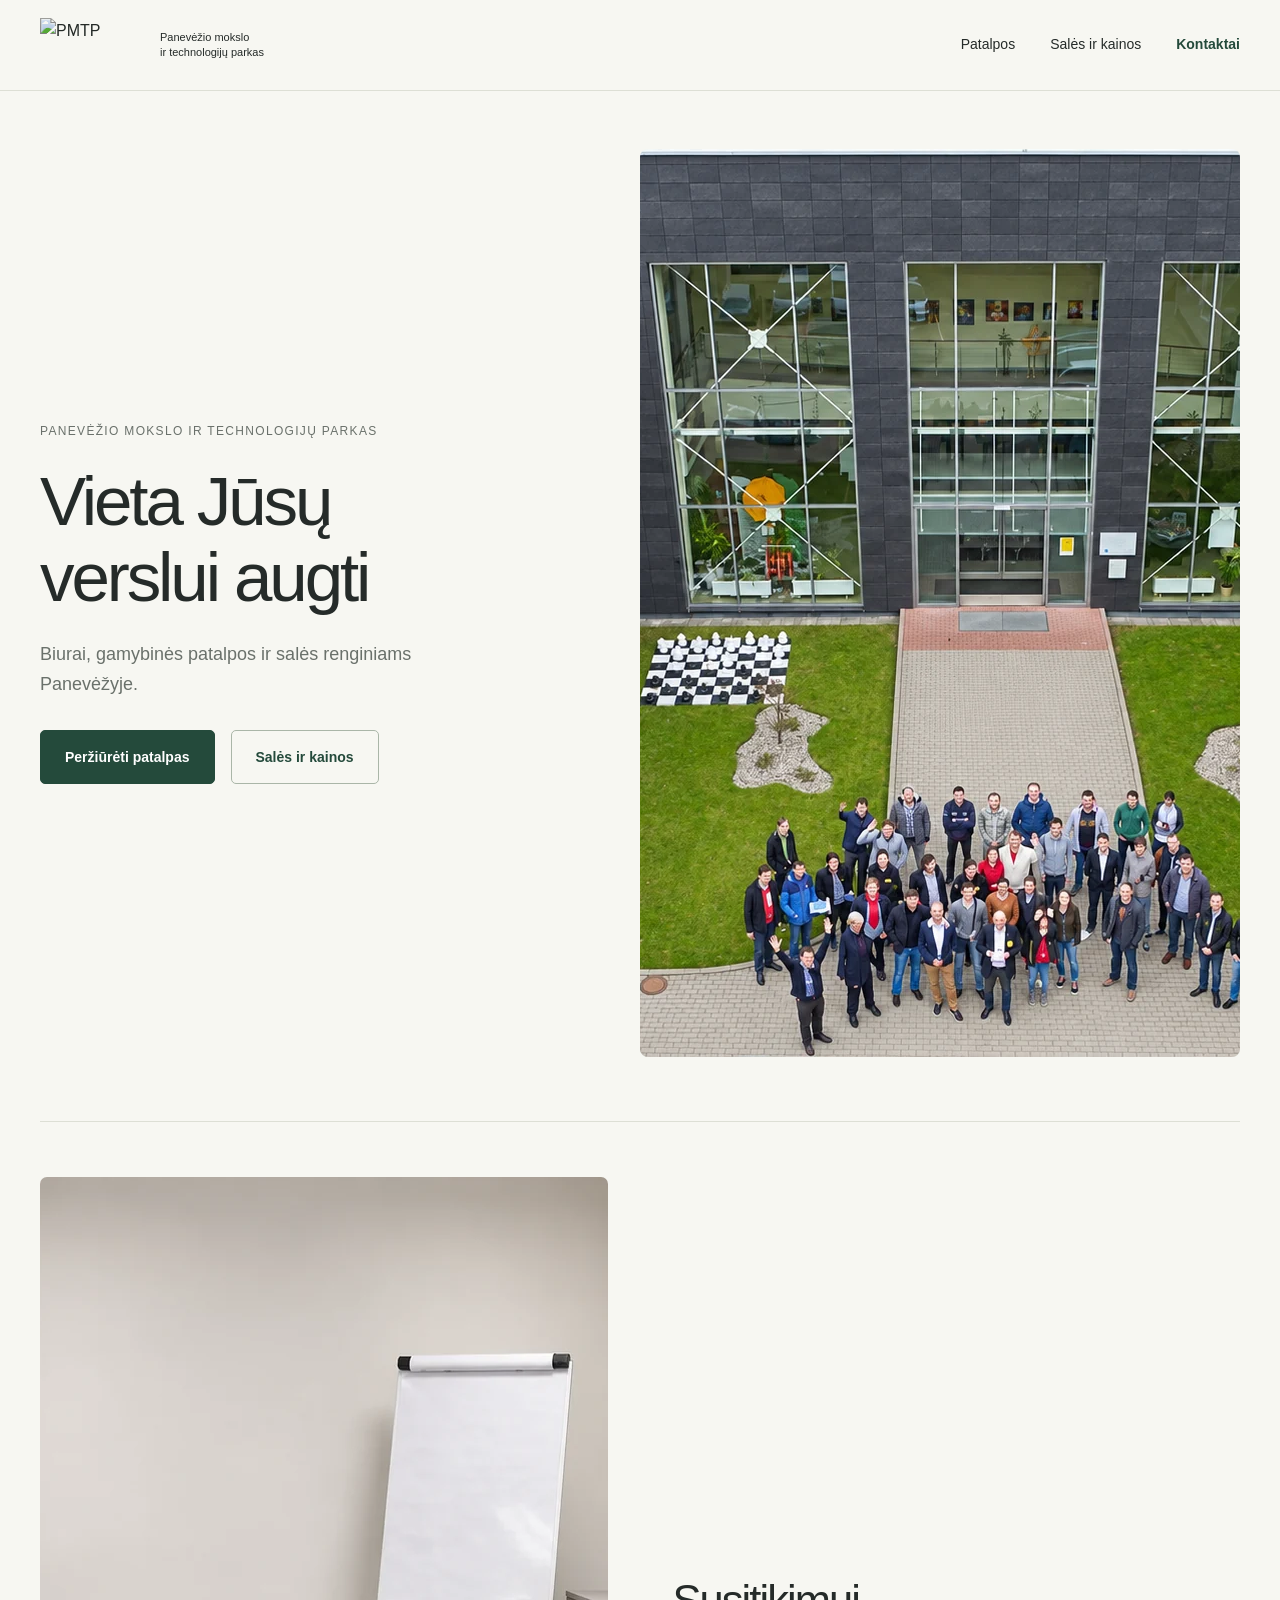
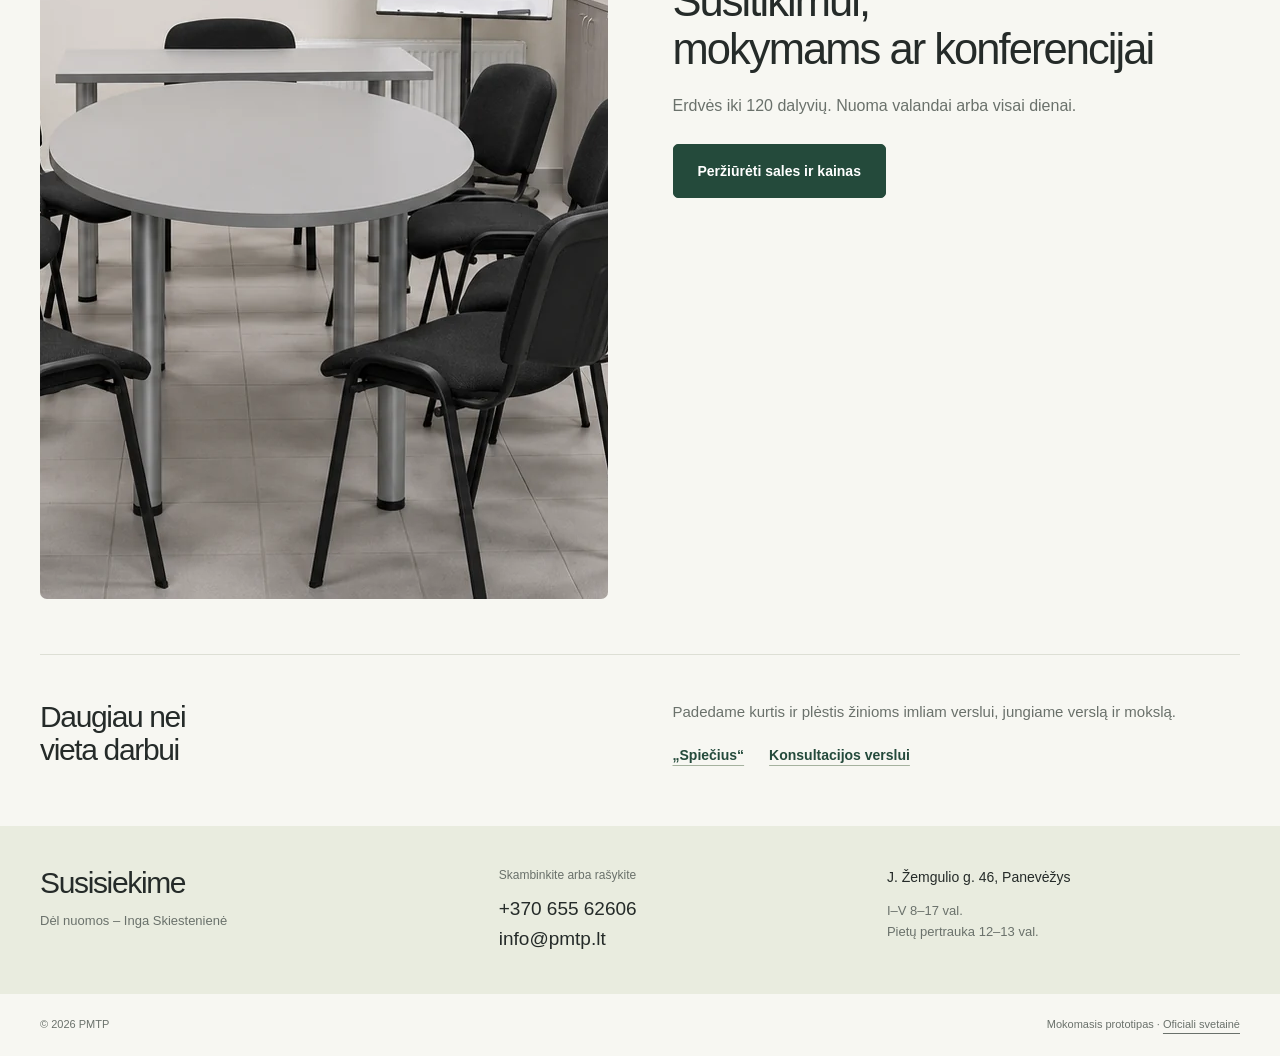
==== commit 0170376f: "Supaprastinti PMTP dizainą, navigaciją ir atnaujinti nuotraukas" ====
--- a/index.html
+++ b/index.html
@@ -1,5 +1 @@
-<!doctype html>
-<html lang="lt"><head><meta charset="utf-8"><meta name="viewport" content="width=device-width,initial-scale=1"><meta name="robots" content="noindex,nofollow"><meta name="theme-color" content="#174d3b"><title>PMTP – erdvė Jūsų verslui augti</title><meta name="description" content="Panevėžio mokslo ir technologijų parkas: biurų ir gamybinių patalpų nuoma, erdvės renginiams, bendradarbystė ir pagalba verslui."><link rel="preconnect" href="https://res.cloudinary.com"><link rel="stylesheet" href="style.css"></head><body><a class="skip" href="#turinys">Pereiti prie turinio</a><div class="topline"><div class="wrap"><span>Vieta verslui, mokslui ir bendradarbiavimui</span><span><span class="address-top">J. Žemgulio g. 46, Panevėžys &nbsp; · &nbsp; </span><a href="tel:+37065562606">+370 655 62606</a></span></div></div><header><div class="wrap nav"><a class="brand" href="index.html" aria-label="PMTP – pradžia"><img src="https://res.cloudinary.com/dczwz1jph/image/upload/v1677489013/Nuoma/pmtp-e1582725962698_le6zql.jpg" alt="PMTP" width="87" height="51"><span>Panevėžio mokslo<br>ir technologijų parkas</span></a><button class="menu" aria-expanded="false" aria-controls="navigation">Meniu</button><nav class="links" id="navigation" aria-label="Pagrindinė navigacija"><a href="index.html#apie">Apie parką</a><a href="index.html#paslaugos">Paslaugos</a><a href="trumpalaike-nuoma.html">Trumpalaikė nuoma</a><a class="btn" href="#kontaktai">Susisiekime <span class="arrow" aria-hidden="true">↗</span></a></nav></div></header><main id="turinys"><section class="hero wrap"><div class="hero-grid"><div class="hero-copy"><div class="eyebrow">Panevėžio mokslo ir technologijų parkas</div><h1>Erdvė Jūsų<br>verslui <em>augti</em></h1><p class="lead">Nuo vietos darbui iki erdvės naujoms idėjoms. Biurai, gamybinės patalpos, renginių salės ir pagalba verslui – vienoje vietoje Panevėžyje.</p><div class="actions"><a class="btn" href="#paslaugos">Atraskite parko paslaugas <span class="arrow" aria-hidden="true">↗</span></a><a class="btn outline" href="trumpalaike-nuoma.html">Ieškau salės</a></div></div><div class="hero-media"><img src="https://res.cloudinary.com/dczwz1jph/image/upload/v1680170135/pmtp-main_wvjucm.png" alt="Panevėžio mokslo ir technologijų parko pastatas" fetchpriority="high"><div class="image-label"><b>Jūsų kita stotelė – PMTP</b><span>J. Žemgulio g. 46 ↗</span></div></div></div><div class="intro-strip"><div><strong>Verslui</strong><span>Biuro ir gamybinės patalpos</span></div><div><strong>Renginiams</strong><span>Salės iki 120 dalyvių</span></div><div><strong>Idėjoms</strong><span>Bendradarbystė ir konsultacijos</span></div></div></section>
-<section class="section wrap" id="paslaugos"><div class="section-head"><div><div class="eyebrow">Kuo galime padėti</div><h2>Raskite vietą<br>savo kitam žingsniui</h2></div><p>Pradedate veiklą, plečiate komandą ar planuojate susitikimą? Pasirinkite, ko reikia Jūsų verslui.</p></div><div class="service-grid"><article class="service"><span class="num">01 / PATALPOS</span><h3>Biurų ir gamybinių patalpų nuoma</h3><p>Patalpos smulkiajam ir vidutiniam verslui. Susipažinkite su skelbiamais nuomos pasiūlymais ir aptarkime Jūsų poreikius.</p><a class="text-link" href="https://pmtp.lt/nuoma">Peržiūrėti patalpas <span aria-hidden="true">↗</span></a></article><article class="service"><span class="num">02 / RENGINIAI</span><h3>Trumpalaikė salių nuoma</h3><p>Konferencijai, mokymams ar komandos pasitarimui. Skirtingo dydžio erdvės, konferencinė įranga ir kavos pertraukėlės.</p><a class="text-link" href="trumpalaike-nuoma.html">Pasirinkti salę <span aria-hidden="true">→</span></a></article><article class="service"><span class="num">03 / BENDRADARBYSTĖ</span><h3>Bendradarbystės centras „Spiečius“</h3><p>Susipažinkite su Panevėžyje veikiančiu Inovacijų agentūros bendradarbystės centru ir jo galimybėmis verslui.</p><a class="text-link" href="https://spiecius.inovacijuagentura.lt/office/panevezyje/">Daugiau apie „Spiečių“ <span aria-hidden="true">↗</span></a></article><article class="service"><span class="num">04 / PAGALBA VERSLUI</span><h3>Konsultacijos verslo klausimais</h3><p>Verslumo skatinimas, inkubavimas ir inovacijų parama. Raskite reikalingą informaciją ir konsultacijas.</p><a class="text-link" href="https://kc.inovacijuagentura.lt/kcis/kontaktinis-centras/paslaugu-kontaktinis-centras?lang=lt">Konsultacijų informacija <span aria-hidden="true">↗</span></a></article></div></section>
-<section class="wrap"><div class="feature"><img src="https://res.cloudinary.com/dczwz1jph/image/upload/v1680082908/Nuoma/4_mlrh1t.jpg" alt="PMTP salė su stalais ir kėdėmis renginiams" loading="lazy"><div class="feature-copy"><div class="eyebrow">Jūsų kitam renginiui</div><h2>Geros idėjos prasideda susitikus</h2><p>Mažas komandos pasitarimas ar konferencija iki 120 dalyvių – raskite renginiui tinkamą erdvę.</p><a class="btn light" href="trumpalaike-nuoma.html">Salės, talpa ir kainos <span class="arrow" aria-hidden="true">↗</span></a></div></div></section>
-<section class="section wrap" id="apie"><div class="about-grid"><div><div class="eyebrow">Apie parką</div><h2>Čia susitinka<br>verslas ir mokslas</h2></div><div><p class="about-copy">Padedame kurtis ir plėstis žinioms imliam verslui. Vykdydami verslo inkubatoriaus funkcijas, kuriame sąlygas idėjoms tapti veikla.</p><ul class="about-list"><li>Infrastruktūra ir paslaugos verslo pradžiai bei plėtrai</li><li>Projektai, jungiantys verslą, mokslą ir studijas</li><li>Inovacinė partnerystė ir tarptautinis bendradarbiavimas</li></ul></div></div></section></main><section class="contact" id="kontaktai"><div class="wrap contact-grid"><div><div class="eyebrow">Kontaktai</div><h2>Pasikalbėkime apie Jūsų planus</h2><p>Dėl patalpų, salių ar parko paslaugų kreipkitės į administratorę Ingą Skiestenienę.</p></div><div class="contact-details"><div><small>Telefonas</small><a href="tel:+37065562606">+370 655 62606</a></div><div><small>El. paštas</small><a href="mailto:info@pmtp.lt">info@pmtp.lt</a></div><div class="address"><small>Atvykite</small><p>J. Žemgulio g. 46, Panevėžys<br>I–V 8:00–17:00 · Pietų pertrauka 12:00–13:00</p><a href="https://www.google.com/maps/search/?api=1&amp;query=J.+%C5%BDemgulio+g.+46,+Panev%C4%97%C5%BEys" target="_blank" rel="noopener">Rodyti žemėlapyje ↗</a></div></div></div></section><footer><div class="wrap"><div class="footer-grid"><div class="footer-title">Panevėžio mokslo<br>ir technologijų parkas</div><nav class="footer-links" aria-label="Oficialios PMTP svetainės nuorodos"><a href="https://pmtp.lt/naujienos">Naujienos ↗</a><a href="https://pmtp.lt/rezidentai">Rezidentai ↗</a><a href="https://pmtp.lt/ataskaitos">Ataskaitos ↗</a><a href="https://pmtp.lt/dokumentai">Dokumentai ↗</a><a href="https://pmtp.lt/kontaktai">Visi kontaktai ↗</a></nav></div><div class="footer-bottom"><span>© 2026 PMTP · Įmonės kodas 300557924</span><span>Mokomasis svetainės prototipas · <a href="https://pmtp.lt/">Oficiali svetainė pmtp.lt ↗</a></span></div></div></footer><script>const menu=document.querySelector('.menu'),nav=document.querySelector('.links');menu.addEventListener('click',()=>{const open=menu.getAttribute('aria-expanded')!=='true';menu.setAttribute('aria-expanded',String(open));nav.classList.toggle('open',open)});nav.querySelectorAll('a').forEach(a=>a.addEventListener('click',()=>{menu.setAttribute('aria-expanded','false');nav.classList.remove('open')}));document.addEventListener('keydown',e=>{if(e.key==='Escape'){menu.setAttribute('aria-expanded','false');nav.classList.remove('open')}});</script></body></html>+<!doctype html><html lang="lt"><head><meta charset="utf-8"><meta name="viewport" content="width=device-width,initial-scale=1"><meta name="robots" content="noindex,nofollow"><meta name="theme-color" content="#244a3b"><title>PMTP – patalpos verslui ir renginiams</title><meta name="description" content="Panevėžio mokslo ir technologijų parkas. Patalpos verslui, salės renginiams ir kontaktai."><link rel="stylesheet" href="style.css?v=2"></head><body><a class="skip" href="#turinys">Pereiti prie turinio</a><header><div class="wrap navigation"><a class="brand" href="index.html" aria-label="PMTP pradžia"><img src="https://res.cloudinary.com/dczwz1jph/image/upload/v1677489013/Nuoma/pmtp-e1582725962698_le6zql.jpg" alt="PMTP" width="100" height="55"><span>Panevėžio mokslo<br>ir technologijų parkas</span></a><nav class="nav-links" aria-label="Pagrindinė navigacija"><a href="https://pmtp.lt/nuoma">Patalpos</a><a href="trumpalaike-nuoma.html#sales">Salės ir kainos</a><a class="contact-link" href="#kontaktai">Kontaktai</a></nav></div></header><main id="turinys"><section class="hero wrap"><div><p class="kicker">Panevėžio mokslo ir technologijų parkas</p><h1>Vieta Jūsų<br>verslui augti</h1><p class="lead">Biurai, gamybinės patalpos ir salės renginiams Panevėžyje.</p><div class="actions"><a class="button" href="https://pmtp.lt/nuoma">Peržiūrėti patalpas</a><a class="button secondary" href="trumpalaike-nuoma.html#sales">Salės ir kainos</a></div></div><img class="hero-photo" src="assets/parkas.webp" alt="Panevėžio mokslo ir technologijų parko pastatas" width="1732" height="908" fetchpriority="high"></section><section class="wrap rental-feature"><img src="assets/sale.webp" alt="PMTP pasitarimų kambarys" width="1539" height="1022" loading="lazy"><div><h2>Susitikimui,<br>mokymams ar konferencijai</h2><p>Erdvės iki 120 dalyvių. Nuoma valandai arba visai dienai.</p><a class="button" href="trumpalaike-nuoma.html#sales">Peržiūrėti sales ir kainas</a></div></section><section class="wrap about" id="apie"><h2>Daugiau nei<br>vieta darbui</h2><div><p>Padedame kurtis ir plėstis žinioms imliam verslui, jungiame verslą ir mokslą.</p><div class="about-links"><a class="text-link" href="https://spiecius.inovacijuagentura.lt/office/panevezyje/">„Spiečius“</a><a class="text-link" href="https://kc.inovacijuagentura.lt/kcis/kontaktinis-centras/paslaugu-kontaktinis-centras?lang=lt">Konsultacijos verslui</a></div></div></section></main><section class="contact" id="kontaktai"><div class="wrap contact-inner"><div><h2>Susisiekime</h2><p>Dėl nuomos – Inga Skiestenienė</p></div><div><small>Skambinkite arba rašykite</small><a href="tel:+37065562606">+370 655 62606</a><a href="mailto:info@pmtp.lt">info@pmtp.lt</a></div><div class="address">J. Žemgulio g. 46, Panevėžys<p>I–V 8–17 val.<br>Pietų pertrauka 12–13 val.</p></div></div></section><footer><div class="wrap footer-inner"><span>© 2026 PMTP</span><span>Mokomasis prototipas · <a href="https://pmtp.lt/">Oficiali svetainė</a></span></div></footer></body></html>
--- a/style.css
+++ b/style.css
@@ -1 +1 @@
-:root{--ink:#202938;--muted:#627080;--green:#174d3b;--lime:#ddedaa;--paper:#f6f7f3;--line:#dce1d9;--white:#fff}*{box-sizing:border-box}html{scroll-behavior:smooth;scroll-padding-top:100px}body{margin:0;font-family:Arial,Helvetica,sans-serif;color:var(--ink);background:var(--paper);font-size:16px;line-height:1.6}a{color:inherit;text-underline-offset:4px}button,a{-webkit-tap-highlight-color:transparent}a:focus-visible,button:focus-visible,summary:focus-visible{outline:3px solid #a05c00;outline-offset:5px}img{display:block;width:100%;object-fit:cover}h1,h2,h3,p{margin:0}h1,h2,h3{font-weight:500;line-height:1.1;letter-spacing:-.045em}h1{font-size:clamp(44px,5.6vw,80px)}h2{font-size:clamp(32px,3.5vw,49px)}h3{font-size:25px}p+p{margin-top:16px}.wrap{width:min(1240px,calc(100% - 64px));margin:auto}.skip{position:fixed;top:-80px;left:16px;z-index:100;padding:12px;background:white}.skip:focus{top:8px}.topline{background:var(--green);color:#fff;font-size:12px;padding:8px 0}.topline .wrap{display:flex;justify-content:space-between;gap:16px}.topline a{text-decoration:none}header{background:rgba(246,247,243,.97);border-bottom:1px solid var(--line);position:sticky;top:0;z-index:20}.nav{height:88px;display:flex;align-items:center;justify-content:space-between;gap:30px}.brand{display:flex;align-items:center;gap:14px;text-decoration:none}.brand img{width:87px;height:51px;object-fit:contain;mix-blend-mode:multiply}.brand span{font-size:11px;line-height:1.35;max-width:146px;border-left:1px solid var(--line);padding-left:14px}.links{display:flex;align-items:center;gap:30px;font-size:14px}.links a{text-decoration:none}.links a:hover,.links a[aria-current=page]{color:var(--green);text-decoration:underline}.btn{display:inline-flex;align-items:center;justify-content:center;gap:28px;padding:15px 22px;background:var(--green);border:1px solid var(--green);color:white;text-decoration:none;font-size:14px;font-weight:600;border-radius:4px;line-height:1.4;min-height:50px;transition:background .2s,transform .2s}.btn:hover{background:#0c382a;transform:translateY(-2px)}.btn.light{background:var(--lime);color:var(--green);border-color:var(--lime)}.btn.outline{background:transparent;color:var(--green);border-color:#aab9ad}.btn.outline:hover{background:#e7ecdf}.arrow{font-size:20px;line-height:1}.menu{display:none;border:1px solid var(--line);padding:10px 15px;background:transparent;border-radius:4px;font:inherit}.eyebrow{font-size:11px;font-weight:700;letter-spacing:.16em;text-transform:uppercase;color:var(--green);display:flex;align-items:center;gap:12px;margin-bottom:25px}.eyebrow:before{content:"";width:23px;height:2px;background:currentColor}.hero{padding:64px 0 0}.hero-grid{display:grid;grid-template-columns:1.04fr 1fr;gap:55px;align-items:center}.hero-copy{padding:20px 0 35px}.hero h1 em{font-style:normal;color:var(--green)}.lead{font-size:17px;line-height:1.7;color:var(--muted);max-width:490px;margin-top:28px}.actions{display:flex;gap:13px;flex-wrap:wrap;margin-top:30px}.hero-media{position:relative;align-self:stretch;min-height:490px;border-radius:5px;overflow:hidden}.hero-media>img{height:100%;position:absolute;inset:0}.image-label{position:absolute;bottom:22px;left:22px;right:22px;display:flex;justify-content:space-between;align-items:center;gap:20px;background:rgba(255,255,255,.94);padding:17px 20px;font-size:12px;border-radius:3px}.image-label b{font-weight:600}.intro-strip{display:grid;grid-template-columns:repeat(3,1fr);margin-top:50px;border-top:1px solid var(--line);border-bottom:1px solid var(--line)}.intro-strip>div{padding:23px 25px;display:flex;align-items:center;gap:18px;border-right:1px solid var(--line)}.intro-strip>div:first-child{padding-left:0}.intro-strip>div:last-child{border:0}.intro-strip strong{font-size:26px;line-height:1;font-weight:500;color:var(--green)}.intro-strip span{font-size:13px;color:var(--muted)}section.section{padding:95px 0}.section-head{display:flex;justify-content:space-between;align-items:flex-end;gap:40px;margin-bottom:40px}.section-head h2{max-width:650px}.section-head>p{max-width:350px;color:var(--muted);font-size:15px}.service-grid{display:grid;grid-template-columns:repeat(2,1fr);border-top:1px solid var(--line);border-left:1px solid var(--line)}.service{padding:34px 35px;border-right:1px solid var(--line);border-bottom:1px solid var(--line);display:flex;flex-direction:column;align-items:flex-start;min-height:263px;background:var(--white)}.service .num{color:var(--green);font-size:12px;margin-bottom:27px}.service p{color:var(--muted);font-size:15px;margin:17px 0 25px;max-width:470px}.text-link{font-size:14px;font-weight:600;color:var(--green);margin-top:auto;text-decoration:none;border-bottom:1px solid #a5b6ab;padding-bottom:3px}.text-link span{padding-left:22px}.feature{background:var(--green);color:white;display:grid;grid-template-columns:1fr 1fr;border-radius:5px;overflow:hidden}.feature img{height:100%;min-height:420px}.feature-copy{padding:54px}.feature .eyebrow{color:var(--lime)}.feature p{color:#d1ded6;margin:24px 0}.feature h2{font-size:43px}.about-grid{display:grid;grid-template-columns:.8fr 1.2fr;gap:100px}.about-copy{font-size:20px;color:#48574d}.about-list{margin-top:30px;padding:0;list-style:none}.about-list li{padding:17px 0;border-top:1px solid var(--line);font-size:15px;color:var(--muted)}.about-list li:before{content:"↗";color:var(--green);padding-right:18px}.contact{background:#e7eddf;padding:65px 0}.contact-grid{display:grid;grid-template-columns:1fr 1fr;gap:70px}.contact h2{max-width:480px}.contact p{margin-top:20px;color:var(--muted)}.contact-details{display:grid;grid-template-columns:1fr 1fr;gap:30px}.contact-details small{display:block;font-size:11px;text-transform:uppercase;letter-spacing:.12em;color:var(--muted);margin-bottom:8px}.contact-details a{font-size:19px;text-decoration:none}.contact-details p{font-size:14px;margin:0}.contact-details .address{grid-column:1/-1}.contact-details .address a{font-size:14px;text-decoration:underline}footer{background:#123d30;color:#d8e4da;padding:45px 0 20px;font-size:12px}.footer-grid{display:flex;justify-content:space-between;gap:40px;padding-bottom:30px}.footer-title{font-size:18px;color:white;line-height:1.4}.footer-links{display:flex;gap:20px;flex-wrap:wrap;max-width:480px;align-content:start}.footer-links a{text-decoration:none}.footer-bottom{border-top:1px solid #39604e;padding-top:20px;display:flex;justify-content:space-between;gap:20px;color:#becfc3}.crumb{font-size:12px;color:var(--muted);padding-top:25px}.crumb a{text-decoration:none}.rental-hero{padding-top:35px}.rental-hero .hero-media{min-height:430px}.rental-hero h1{font-size:clamp(44px,5vw,70px)}.chips{display:flex;gap:9px;flex-wrap:wrap;margin-top:28px}.chips span{border:1px solid var(--line);padding:7px 13px;border-radius:30px;font-size:12px;color:var(--green)}.pricing{margin-top:10px;border-top:1px solid var(--line)}.price-row{display:grid;grid-template-columns:2fr .8fr .85fr .9fr;gap:20px;align-items:center;padding:26px 20px;border-bottom:1px solid var(--line)}.price-row:nth-child(even){background:white}.price-row.heading{font-size:11px;letter-spacing:.08em;text-transform:uppercase;color:var(--muted);padding-top:16px;padding-bottom:16px}.price-row h3{font-size:22px}.price-row small{display:block;font-size:12px;color:var(--muted);margin-top:7px;letter-spacing:0}.price-row strong{font-weight:500;font-size:25px;color:var(--green)}.price-row .capacity{font-size:14px}.note{font-size:13px;color:var(--muted);padding:20px 0;max-width:880px}.note a{color:var(--green)}.extras{display:grid;grid-template-columns:1fr 1fr;gap:75px;margin-top:60px}.extras h3{margin-bottom:24px}.equipment{display:flex;justify-content:space-between;gap:15px;padding:15px 0;border-bottom:1px solid var(--line);font-size:14px}.equipment span:last-child{white-space:nowrap;font-weight:600}.extras p{color:var(--muted);font-size:15px}.extras .text-link{display:inline-block;margin-top:24px}.faq{display:grid;grid-template-columns:.8fr 1.2fr;gap:80px}.faq details{border-bottom:1px solid var(--line);padding:20px 0}.faq details:first-child{border-top:1px solid var(--line)}.faq summary{cursor:pointer;list-style:none;font-size:17px;display:flex;justify-content:space-between;gap:20px}.faq summary:after{content:"+";color:var(--green);font-size:24px;line-height:1}.faq details[open] summary:after{content:"−"}.faq details p{color:var(--muted);font-size:15px;padding-top:18px}.booking{background:var(--green);color:white;padding:55px;border-radius:5px;display:flex;justify-content:space-between;gap:50px;align-items:center}.booking h2{font-size:39px}.booking p{color:#d1ded6;max-width:610px;margin-top:20px}.booking .btn{white-space:nowrap}.mobile-label{display:none}@media(min-width:1500px){.hero{padding-top:75px}}@media(max-width:1000px){.wrap{width:calc(100% - 40px)}.brand span{display:none}.links{gap:20px}.hero-grid{gap:30px}.hero-media{min-height:430px}.feature-copy{padding:35px}.feature h2{font-size:36px}.about-grid,.faq{gap:45px}.contact-grid{gap:35px}.price-row{grid-template-columns:1.6fr .8fr .8fr .9fr;gap:15px}}@media(max-width:720px){html{scroll-padding-top:85px}.topline .wrap{font-size:10px}.topline .wrap>span{max-width:185px}.topline .address-top{display:none}.nav{height:74px}.brand span{display:block;max-width:145px;font-size:10px}.brand img{width:70px;height:44px}.menu{display:block}.links{display:none;position:absolute;top:74px;left:0;right:0;background:var(--paper);padding:20px;border-bottom:1px solid var(--line);flex-direction:column;align-items:stretch;gap:0}.links.open{display:flex}.links>a{padding:12px}.links .btn{margin-top:12px}.hero{padding-top:35px}.hero-grid{grid-template-columns:1fr;gap:22px}.hero-copy{padding:0}.hero h1{font-size:48px}.lead{font-size:16px;margin-top:22px}.eyebrow{margin-bottom:20px}.hero-media,.rental-hero .hero-media{min-height:320px}.hero-media>img{object-position:center}.image-label{left:14px;right:14px;bottom:14px;padding:12px;font-size:11px}.intro-strip{margin-top:30px;grid-template-columns:1fr}.intro-strip>div{padding:18px 0;border:0;border-bottom:1px solid var(--line)}.intro-strip strong{min-width:100px;font-size:24px}.intro-strip>div:last-child{border:0}section.section{padding:58px 0}.section-head{display:block;margin-bottom:28px}.section-head>p{margin-top:20px}.service-grid{grid-template-columns:1fr}.service{padding:28px;min-height:230px}.service .num{margin-bottom:20px}.feature{grid-template-columns:1fr}.feature img{min-height:0;height:260px}.feature-copy{padding:30px}.feature h2{font-size:35px}.about-grid,.faq,.contact-grid{grid-template-columns:1fr;gap:28px}.about-copy{font-size:18px}.contact{padding:48px 0}.contact-details{gap:22px}.contact-details a{font-size:17px}.footer-grid,.footer-bottom{flex-direction:column;gap:20px}.footer-links{gap:14px 22px}.crumb{padding-top:20px}.rental-hero{padding-top:28px}.price-row.heading{display:none}.price-row{grid-template-columns:1fr 1fr;padding:25px 16px;gap:15px}.price-row h3{grid-column:1/-1}.price-row .capacity{grid-column:1/-1;grid-row:2}.price-row h3 small{font-size:12px}.mobile-label{display:block;font-size:11px;color:var(--muted);margin-bottom:5px}.price-row strong{font-size:27px}.extras{grid-template-columns:1fr;gap:35px;margin-top:35px}.equipment{font-size:13px}.booking{padding:28px;flex-direction:column;align-items:flex-start;gap:28px}.booking h2{font-size:34px}.booking .btn{width:100%}.actions .btn{gap:18px}.contact-details .address{grid-column:1/-1}}@media(prefers-reduced-motion:reduce){html{scroll-behavior:auto}*{transition:none!important}}+:root{--ink:#252b29;--green:#244a3b;--muted:#6a716b;--paper:#f7f7f2;--line:#dddfd5;--accent:#e4e9d8}*{box-sizing:border-box}html{scroll-behavior:smooth;scroll-padding-top:140px}body{margin:0;background:var(--paper);color:var(--ink);font:16px/1.6 Arial,Helvetica,sans-serif}a{color:inherit;text-underline-offset:5px;text-decoration-thickness:1px}a:focus-visible{outline:3px solid #b59a4a;outline-offset:5px}img{display:block;width:100%;object-fit:cover}h1,h2,h3,p{margin:0}h1,h2,h3{font-weight:500;line-height:1.1;letter-spacing:-.045em}h1{font-size:clamp(43px,5.4vw,72px)}h2{font-size:clamp(30px,3.4vw,44px)}h3{font-size:23px}.wrap{width:min(1200px,calc(100% - 64px));margin:auto}.skip{position:fixed;top:-80px;left:15px;background:white;padding:12px;z-index:99}.skip:focus{top:10px}header{background:var(--paper);border-bottom:1px solid var(--line);position:sticky;top:0;z-index:20}.navigation{min-height:90px;display:flex;justify-content:space-between;align-items:center;gap:30px}.brand{display:flex;align-items:center;gap:20px;text-decoration:none}.brand img{width:100px;height:55px;object-fit:contain;mix-blend-mode:multiply}.brand span{font-size:11px;line-height:1.4;max-width:160px}.nav-links{display:flex;align-items:center;gap:35px;font-size:14px}.nav-links a{text-decoration:none;padding:13px 0;border-bottom:2px solid transparent}.nav-links a:hover,.nav-links a[aria-current=page]{border-bottom-color:var(--green)}.nav-links .contact-link{color:var(--green);font-weight:600}.hero{padding:58px 0 64px;display:grid;grid-template-columns:1fr 1.1fr;gap:55px;align-items:center}.kicker{font-size:12px;letter-spacing:.11em;text-transform:uppercase;color:var(--muted);margin-bottom:22px}.lead{font-size:18px;line-height:1.65;color:var(--muted);max-width:470px;margin-top:25px}.hero-photo{aspect-ratio:1.12;object-position:center;border-radius:8px}.actions{display:flex;gap:16px;align-items:center;flex-wrap:wrap;margin-top:30px}.button{display:inline-flex;align-items:center;justify-content:center;background:var(--green);border:1px solid var(--green);color:#fff;padding:15px 24px;min-height:52px;border-radius:5px;font-size:14px;font-weight:600;text-decoration:none;transition:background .15s}.button:hover{background:#173529}.button.secondary{background:transparent;color:var(--green);border-color:#aab6a8}.button.secondary:hover{background:var(--accent)}.text-link{font-size:14px;color:var(--green);font-weight:600;text-decoration:underline;text-decoration-color:#a5b29f}.rental-feature{padding:55px 0;border-top:1px solid var(--line);display:grid;grid-template-columns:1fr 1fr;gap:65px;align-items:center}.rental-feature img{aspect-ratio:1.5;border-radius:7px}.rental-feature p{margin-top:20px;color:var(--muted);max-width:430px}.rental-feature .button{margin-top:25px}.about{padding:45px 0 60px;display:grid;grid-template-columns:1fr 1fr;gap:65px;border-top:1px solid var(--line)}.about h2{font-size:30px;max-width:390px}.about p{color:var(--muted);font-size:15px}.about-links{display:flex;gap:25px;flex-wrap:wrap;margin-top:20px}.contact{background:#e9ecdf;padding:40px 0}.contact-inner{display:grid;grid-template-columns:1.2fr 1fr 1fr;gap:35px;align-items:start}.contact h2{font-size:30px}.contact p{color:var(--muted);font-size:13px;margin-top:12px}.contact a{display:block;font-size:19px;text-decoration:none}.contact a:hover{text-decoration:underline}.contact small{display:block;color:var(--muted);font-size:12px;margin-bottom:8px}.address{font-size:14px}footer{padding:22px 0;color:var(--muted);font-size:11px}.footer-inner{display:flex;justify-content:space-between;gap:20px}.rental-intro{padding:42px 0 35px;display:grid;grid-template-columns:1.1fr 1fr;gap:60px;align-items:center}.rental-intro h1{font-size:clamp(40px,4.4vw,60px)}.rental-intro .lead{font-size:16px;margin-top:20px}.rental-intro img{height:245px;border-radius:7px;object-position:center 60%}.rental-intro .actions{margin-top:24px}.pricing{padding-bottom:45px}.pricing-head{display:flex;justify-content:space-between;align-items:baseline;gap:20px;margin-bottom:20px}.pricing-head h2{font-size:29px}.pricing-head p{font-size:13px;color:var(--muted)}.price-grid{display:grid;grid-template-columns:repeat(4,1fr);border:1px solid var(--line);border-radius:7px;overflow:hidden;background:#fff}.price-card{padding:26px 23px;border-right:1px solid var(--line)}.price-card:last-child{border:0}.price-card h3{font-size:21px;letter-spacing:-.025em}.capacity{color:var(--muted);font-size:13px;margin-top:9px}.amount{margin-top:27px;font-size:31px;line-height:1.1;color:var(--green)}.amount span{font-size:13px;color:var(--muted)}.day{margin-top:10px;font-size:14px}.price-card .text-link{display:inline-block;margin-top:22px}.price-note{font-size:12px;color:var(--muted);margin-top:16px;max-width:950px}.price-note a{color:var(--green)}.extra{display:flex;justify-content:space-between;gap:30px;margin-top:27px;padding-top:22px;border-top:1px solid var(--line);font-size:13px;color:var(--muted)}.extra strong{color:var(--ink);font-weight:600}.extra p{max-width:500px}@media(max-width:950px){.wrap{width:calc(100% - 40px)}.brand span{display:none}.nav-links{gap:24px}.hero{gap:30px}.rental-feature,.about{gap:35px}.price-grid{grid-template-columns:1fr 1fr}.price-card:nth-child(2){border-right:0}.price-card:nth-child(-n+2){border-bottom:1px solid var(--line)}.contact-inner{gap:25px}}@media(max-width:650px){html{scroll-padding-top:125px}.wrap{width:calc(100% - 36px)}.navigation{display:block;padding-top:12px;min-height:auto}.brand{gap:15px}.brand img{width:82px;height:43px}.brand span{display:block;max-width:190px;font-size:10px}.nav-links{justify-content:space-between;gap:12px;margin-top:7px;font-size:13px}.nav-links a{padding:11px 0;white-space:nowrap}.hero{display:flex;flex-direction:column;align-items:stretch;gap:28px;padding:30px 0 38px}.kicker{font-size:10px;margin-bottom:17px}.hero h1{font-size:45px;max-width:340px}.lead{font-size:16px;margin-top:19px}.actions{gap:12px;margin-top:23px}.button{font-size:13px;padding:13px 16px;min-height:48px}.hero-photo{aspect-ratio:1.5;border-radius:6px}.rental-feature{grid-template-columns:1fr;gap:25px;padding:35px 0}.rental-feature img{aspect-ratio:1.6}.rental-feature h2{font-size:32px}.rental-feature p{font-size:15px;margin-top:15px}.rental-feature .button{margin-top:20px}.about{grid-template-columns:1fr;gap:20px;padding:32px 0 38px}.about h2{font-size:29px}.contact{padding:32px 0}.contact-inner{grid-template-columns:1fr;gap:22px}.contact h2{font-size:28px}.contact a{font-size:20px}.contact small{margin-bottom:4px}.contact p{margin-top:8px}.footer-inner{display:block}.footer-inner span{display:block;margin-top:6px}.rental-intro{grid-template-columns:1fr;gap:24px;padding:28px 0}.rental-intro h1{font-size:40px}.rental-intro .kicker{margin-bottom:14px}.rental-intro .lead{margin-top:16px}.rental-intro img{height:195px}.pricing{padding-bottom:32px}.pricing-head{display:block;margin-bottom:16px}.pricing-head h2{font-size:27px}.pricing-head p{margin-top:7px}.price-card{padding:20px 15px}.price-card h3{font-size:20px;min-height:44px}.capacity{font-size:12px}.amount{font-size:29px;margin-top:20px}.day{font-size:13px}.price-card .text-link{font-size:12px;margin-top:17px}.price-note{font-size:11px}.extra{display:block;margin-top:22px;font-size:12px}.extra p+p{margin-top:14px}.about-links{gap:20px}.rental-intro .actions .text-link{font-size:13px}}@media(prefers-reduced-motion:reduce){html{scroll-behavior:auto}*{transition:none!important}}
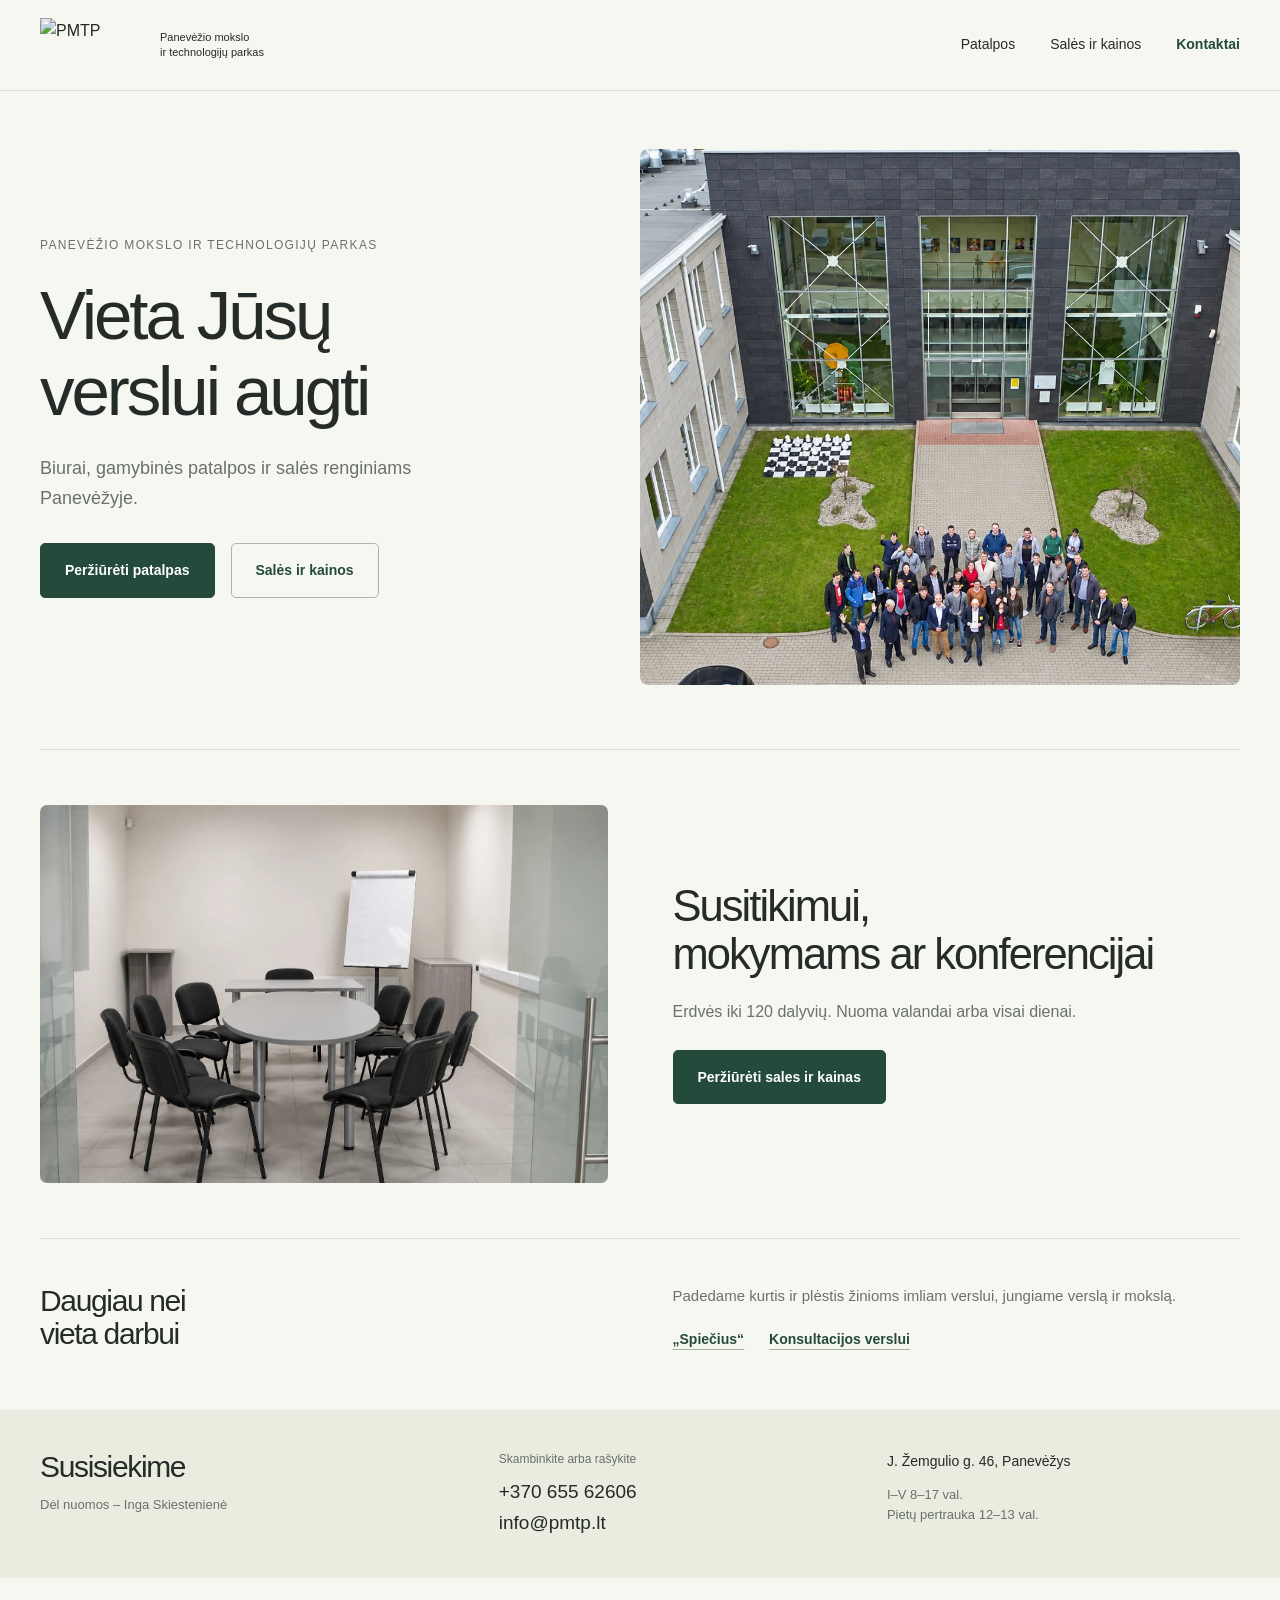
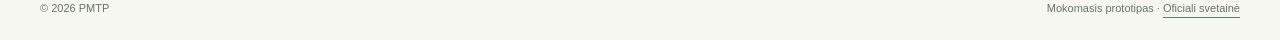
==== commit 5ddee774: "Atnaujinti stilių versiją naršyklės podėliui" ====
--- a/index.html
+++ b/index.html
@@ -1 +1 @@
-<!doctype html><html lang="lt"><head><meta charset="utf-8"><meta name="viewport" content="width=device-width,initial-scale=1"><meta name="robots" content="noindex,nofollow"><meta name="theme-color" content="#244a3b"><title>PMTP – patalpos verslui ir renginiams</title><meta name="description" content="Panevėžio mokslo ir technologijų parkas. Patalpos verslui, salės renginiams ir kontaktai."><link rel="stylesheet" href="style.css?v=2"></head><body><a class="skip" href="#turinys">Pereiti prie turinio</a><header><div class="wrap navigation"><a class="brand" href="index.html" aria-label="PMTP pradžia"><img src="https://res.cloudinary.com/dczwz1jph/image/upload/v1677489013/Nuoma/pmtp-e1582725962698_le6zql.jpg" alt="PMTP" width="100" height="55"><span>Panevėžio mokslo<br>ir technologijų parkas</span></a><nav class="nav-links" aria-label="Pagrindinė navigacija"><a href="https://pmtp.lt/nuoma">Patalpos</a><a href="trumpalaike-nuoma.html#sales">Salės ir kainos</a><a class="contact-link" href="#kontaktai">Kontaktai</a></nav></div></header><main id="turinys"><section class="hero wrap"><div><p class="kicker">Panevėžio mokslo ir technologijų parkas</p><h1>Vieta Jūsų<br>verslui augti</h1><p class="lead">Biurai, gamybinės patalpos ir salės renginiams Panevėžyje.</p><div class="actions"><a class="button" href="https://pmtp.lt/nuoma">Peržiūrėti patalpas</a><a class="button secondary" href="trumpalaike-nuoma.html#sales">Salės ir kainos</a></div></div><img class="hero-photo" src="assets/parkas.webp" alt="Panevėžio mokslo ir technologijų parko pastatas" width="1732" height="908" fetchpriority="high"></section><section class="wrap rental-feature"><img src="assets/sale.webp" alt="PMTP pasitarimų kambarys" width="1539" height="1022" loading="lazy"><div><h2>Susitikimui,<br>mokymams ar konferencijai</h2><p>Erdvės iki 120 dalyvių. Nuoma valandai arba visai dienai.</p><a class="button" href="trumpalaike-nuoma.html#sales">Peržiūrėti sales ir kainas</a></div></section><section class="wrap about" id="apie"><h2>Daugiau nei<br>vieta darbui</h2><div><p>Padedame kurtis ir plėstis žinioms imliam verslui, jungiame verslą ir mokslą.</p><div class="about-links"><a class="text-link" href="https://spiecius.inovacijuagentura.lt/office/panevezyje/">„Spiečius“</a><a class="text-link" href="https://kc.inovacijuagentura.lt/kcis/kontaktinis-centras/paslaugu-kontaktinis-centras?lang=lt">Konsultacijos verslui</a></div></div></section></main><section class="contact" id="kontaktai"><div class="wrap contact-inner"><div><h2>Susisiekime</h2><p>Dėl nuomos – Inga Skiestenienė</p></div><div><small>Skambinkite arba rašykite</small><a href="tel:+37065562606">+370 655 62606</a><a href="mailto:info@pmtp.lt">info@pmtp.lt</a></div><div class="address">J. Žemgulio g. 46, Panevėžys<p>I–V 8–17 val.<br>Pietų pertrauka 12–13 val.</p></div></div></section><footer><div class="wrap footer-inner"><span>© 2026 PMTP</span><span>Mokomasis prototipas · <a href="https://pmtp.lt/">Oficiali svetainė</a></span></div></footer></body></html>+<!doctype html><html lang="lt"><head><meta charset="utf-8"><meta name="viewport" content="width=device-width,initial-scale=1"><meta name="robots" content="noindex,nofollow"><meta name="theme-color" content="#244a3b"><title>PMTP – patalpos verslui ir renginiams</title><meta name="description" content="Panevėžio mokslo ir technologijų parkas. Patalpos verslui, salės renginiams ir kontaktai."><link rel="stylesheet" href="style.css?v=3"></head><body><a class="skip" href="#turinys">Pereiti prie turinio</a><header><div class="wrap navigation"><a class="brand" href="index.html" aria-label="PMTP pradžia"><img src="https://res.cloudinary.com/dczwz1jph/image/upload/v1677489013/Nuoma/pmtp-e1582725962698_le6zql.jpg" alt="PMTP" width="100" height="55"><span>Panevėžio mokslo<br>ir technologijų parkas</span></a><nav class="nav-links" aria-label="Pagrindinė navigacija"><a href="https://pmtp.lt/nuoma">Patalpos</a><a href="trumpalaike-nuoma.html#sales">Salės ir kainos</a><a class="contact-link" href="#kontaktai">Kontaktai</a></nav></div></header><main id="turinys"><section class="hero wrap"><div><p class="kicker">Panevėžio mokslo ir technologijų parkas</p><h1>Vieta Jūsų<br>verslui augti</h1><p class="lead">Biurai, gamybinės patalpos ir salės renginiams Panevėžyje.</p><div class="actions"><a class="button" href="https://pmtp.lt/nuoma">Peržiūrėti patalpas</a><a class="button secondary" href="trumpalaike-nuoma.html#sales">Salės ir kainos</a></div></div><img class="hero-photo" src="assets/parkas.webp" alt="Panevėžio mokslo ir technologijų parko pastatas" width="1732" height="908" fetchpriority="high"></section><section class="wrap rental-feature"><img src="assets/sale.webp" alt="PMTP pasitarimų kambarys" width="1539" height="1022" loading="lazy"><div><h2>Susitikimui,<br>mokymams ar konferencijai</h2><p>Erdvės iki 120 dalyvių. Nuoma valandai arba visai dienai.</p><a class="button" href="trumpalaike-nuoma.html#sales">Peržiūrėti sales ir kainas</a></div></section><section class="wrap about" id="apie"><h2>Daugiau nei<br>vieta darbui</h2><div><p>Padedame kurtis ir plėstis žinioms imliam verslui, jungiame verslą ir mokslą.</p><div class="about-links"><a class="text-link" href="https://spiecius.inovacijuagentura.lt/office/panevezyje/">„Spiečius“</a><a class="text-link" href="https://kc.inovacijuagentura.lt/kcis/kontaktinis-centras/paslaugu-kontaktinis-centras?lang=lt">Konsultacijos verslui</a></div></div></section></main><section class="contact" id="kontaktai"><div class="wrap contact-inner"><div><h2>Susisiekime</h2><p>Dėl nuomos – Inga Skiestenienė</p></div><div><small>Skambinkite arba rašykite</small><a href="tel:+37065562606">+370 655 62606</a><a href="mailto:info@pmtp.lt">info@pmtp.lt</a></div><div class="address">J. Žemgulio g. 46, Panevėžys<p>I–V 8–17 val.<br>Pietų pertrauka 12–13 val.</p></div></div></section><footer><div class="wrap footer-inner"><span>© 2026 PMTP</span><span>Mokomasis prototipas · <a href="https://pmtp.lt/">Oficiali svetainė</a></span></div></footer></body></html>
--- a/style.css
+++ b/style.css
@@ -1 +1 @@
-:root{--ink:#252b29;--green:#244a3b;--muted:#6a716b;--paper:#f7f7f2;--line:#dddfd5;--accent:#e4e9d8}*{box-sizing:border-box}html{scroll-behavior:smooth;scroll-padding-top:140px}body{margin:0;background:var(--paper);color:var(--ink);font:16px/1.6 Arial,Helvetica,sans-serif}a{color:inherit;text-underline-offset:5px;text-decoration-thickness:1px}a:focus-visible{outline:3px solid #b59a4a;outline-offset:5px}img{display:block;width:100%;object-fit:cover}h1,h2,h3,p{margin:0}h1,h2,h3{font-weight:500;line-height:1.1;letter-spacing:-.045em}h1{font-size:clamp(43px,5.4vw,72px)}h2{font-size:clamp(30px,3.4vw,44px)}h3{font-size:23px}.wrap{width:min(1200px,calc(100% - 64px));margin:auto}.skip{position:fixed;top:-80px;left:15px;background:white;padding:12px;z-index:99}.skip:focus{top:10px}header{background:var(--paper);border-bottom:1px solid var(--line);position:sticky;top:0;z-index:20}.navigation{min-height:90px;display:flex;justify-content:space-between;align-items:center;gap:30px}.brand{display:flex;align-items:center;gap:20px;text-decoration:none}.brand img{width:100px;height:55px;object-fit:contain;mix-blend-mode:multiply}.brand span{font-size:11px;line-height:1.4;max-width:160px}.nav-links{display:flex;align-items:center;gap:35px;font-size:14px}.nav-links a{text-decoration:none;padding:13px 0;border-bottom:2px solid transparent}.nav-links a:hover,.nav-links a[aria-current=page]{border-bottom-color:var(--green)}.nav-links .contact-link{color:var(--green);font-weight:600}.hero{padding:58px 0 64px;display:grid;grid-template-columns:1fr 1.1fr;gap:55px;align-items:center}.kicker{font-size:12px;letter-spacing:.11em;text-transform:uppercase;color:var(--muted);margin-bottom:22px}.lead{font-size:18px;line-height:1.65;color:var(--muted);max-width:470px;margin-top:25px}.hero-photo{aspect-ratio:1.12;object-position:center;border-radius:8px}.actions{display:flex;gap:16px;align-items:center;flex-wrap:wrap;margin-top:30px}.button{display:inline-flex;align-items:center;justify-content:center;background:var(--green);border:1px solid var(--green);color:#fff;padding:15px 24px;min-height:52px;border-radius:5px;font-size:14px;font-weight:600;text-decoration:none;transition:background .15s}.button:hover{background:#173529}.button.secondary{background:transparent;color:var(--green);border-color:#aab6a8}.button.secondary:hover{background:var(--accent)}.text-link{font-size:14px;color:var(--green);font-weight:600;text-decoration:underline;text-decoration-color:#a5b29f}.rental-feature{padding:55px 0;border-top:1px solid var(--line);display:grid;grid-template-columns:1fr 1fr;gap:65px;align-items:center}.rental-feature img{aspect-ratio:1.5;border-radius:7px}.rental-feature p{margin-top:20px;color:var(--muted);max-width:430px}.rental-feature .button{margin-top:25px}.about{padding:45px 0 60px;display:grid;grid-template-columns:1fr 1fr;gap:65px;border-top:1px solid var(--line)}.about h2{font-size:30px;max-width:390px}.about p{color:var(--muted);font-size:15px}.about-links{display:flex;gap:25px;flex-wrap:wrap;margin-top:20px}.contact{background:#e9ecdf;padding:40px 0}.contact-inner{display:grid;grid-template-columns:1.2fr 1fr 1fr;gap:35px;align-items:start}.contact h2{font-size:30px}.contact p{color:var(--muted);font-size:13px;margin-top:12px}.contact a{display:block;font-size:19px;text-decoration:none}.contact a:hover{text-decoration:underline}.contact small{display:block;color:var(--muted);font-size:12px;margin-bottom:8px}.address{font-size:14px}footer{padding:22px 0;color:var(--muted);font-size:11px}.footer-inner{display:flex;justify-content:space-between;gap:20px}.rental-intro{padding:42px 0 35px;display:grid;grid-template-columns:1.1fr 1fr;gap:60px;align-items:center}.rental-intro h1{font-size:clamp(40px,4.4vw,60px)}.rental-intro .lead{font-size:16px;margin-top:20px}.rental-intro img{height:245px;border-radius:7px;object-position:center 60%}.rental-intro .actions{margin-top:24px}.pricing{padding-bottom:45px}.pricing-head{display:flex;justify-content:space-between;align-items:baseline;gap:20px;margin-bottom:20px}.pricing-head h2{font-size:29px}.pricing-head p{font-size:13px;color:var(--muted)}.price-grid{display:grid;grid-template-columns:repeat(4,1fr);border:1px solid var(--line);border-radius:7px;overflow:hidden;background:#fff}.price-card{padding:26px 23px;border-right:1px solid var(--line)}.price-card:last-child{border:0}.price-card h3{font-size:21px;letter-spacing:-.025em}.capacity{color:var(--muted);font-size:13px;margin-top:9px}.amount{margin-top:27px;font-size:31px;line-height:1.1;color:var(--green)}.amount span{font-size:13px;color:var(--muted)}.day{margin-top:10px;font-size:14px}.price-card .text-link{display:inline-block;margin-top:22px}.price-note{font-size:12px;color:var(--muted);margin-top:16px;max-width:950px}.price-note a{color:var(--green)}.extra{display:flex;justify-content:space-between;gap:30px;margin-top:27px;padding-top:22px;border-top:1px solid var(--line);font-size:13px;color:var(--muted)}.extra strong{color:var(--ink);font-weight:600}.extra p{max-width:500px}@media(max-width:950px){.wrap{width:calc(100% - 40px)}.brand span{display:none}.nav-links{gap:24px}.hero{gap:30px}.rental-feature,.about{gap:35px}.price-grid{grid-template-columns:1fr 1fr}.price-card:nth-child(2){border-right:0}.price-card:nth-child(-n+2){border-bottom:1px solid var(--line)}.contact-inner{gap:25px}}@media(max-width:650px){html{scroll-padding-top:125px}.wrap{width:calc(100% - 36px)}.navigation{display:block;padding-top:12px;min-height:auto}.brand{gap:15px}.brand img{width:82px;height:43px}.brand span{display:block;max-width:190px;font-size:10px}.nav-links{justify-content:space-between;gap:12px;margin-top:7px;font-size:13px}.nav-links a{padding:11px 0;white-space:nowrap}.hero{display:flex;flex-direction:column;align-items:stretch;gap:28px;padding:30px 0 38px}.kicker{font-size:10px;margin-bottom:17px}.hero h1{font-size:45px;max-width:340px}.lead{font-size:16px;margin-top:19px}.actions{gap:12px;margin-top:23px}.button{font-size:13px;padding:13px 16px;min-height:48px}.hero-photo{aspect-ratio:1.5;border-radius:6px}.rental-feature{grid-template-columns:1fr;gap:25px;padding:35px 0}.rental-feature img{aspect-ratio:1.6}.rental-feature h2{font-size:32px}.rental-feature p{font-size:15px;margin-top:15px}.rental-feature .button{margin-top:20px}.about{grid-template-columns:1fr;gap:20px;padding:32px 0 38px}.about h2{font-size:29px}.contact{padding:32px 0}.contact-inner{grid-template-columns:1fr;gap:22px}.contact h2{font-size:28px}.contact a{font-size:20px}.contact small{margin-bottom:4px}.contact p{margin-top:8px}.footer-inner{display:block}.footer-inner span{display:block;margin-top:6px}.rental-intro{grid-template-columns:1fr;gap:24px;padding:28px 0}.rental-intro h1{font-size:40px}.rental-intro .kicker{margin-bottom:14px}.rental-intro .lead{margin-top:16px}.rental-intro img{height:195px}.pricing{padding-bottom:32px}.pricing-head{display:block;margin-bottom:16px}.pricing-head h2{font-size:27px}.pricing-head p{margin-top:7px}.price-card{padding:20px 15px}.price-card h3{font-size:20px;min-height:44px}.capacity{font-size:12px}.amount{font-size:29px;margin-top:20px}.day{font-size:13px}.price-card .text-link{font-size:12px;margin-top:17px}.price-note{font-size:11px}.extra{display:block;margin-top:22px;font-size:12px}.extra p+p{margin-top:14px}.about-links{gap:20px}.rental-intro .actions .text-link{font-size:13px}}@media(prefers-reduced-motion:reduce){html{scroll-behavior:auto}*{transition:none!important}}+:root{--ink:#252b29;--green:#244a3b;--muted:#6a716b;--paper:#f7f7f2;--line:#dddfd5;--accent:#e4e9d8}*{box-sizing:border-box}html{scroll-behavior:smooth;scroll-padding-top:140px}body{margin:0;background:var(--paper);color:var(--ink);font:16px/1.6 Arial,Helvetica,sans-serif}a{color:inherit;text-underline-offset:5px;text-decoration-thickness:1px}a:focus-visible{outline:3px solid #b59a4a;outline-offset:5px}img{display:block;width:100%;height:auto;object-fit:cover}h1,h2,h3,p{margin:0}h1,h2,h3{font-weight:500;line-height:1.1;letter-spacing:-.045em}h1{font-size:clamp(43px,5.4vw,72px)}h2{font-size:clamp(30px,3.4vw,44px)}h3{font-size:23px}.wrap{width:min(1200px,calc(100% - 64px));margin:auto}.skip{position:fixed;top:-80px;left:15px;background:white;padding:12px;z-index:99}.skip:focus{top:10px}header{background:var(--paper);border-bottom:1px solid var(--line);position:sticky;top:0;z-index:20}.navigation{min-height:90px;display:flex;justify-content:space-between;align-items:center;gap:30px}.brand{display:flex;align-items:center;gap:20px;text-decoration:none}.brand img{width:100px;height:55px;object-fit:contain;mix-blend-mode:multiply}.brand span{font-size:11px;line-height:1.4;max-width:160px}.nav-links{display:flex;align-items:center;gap:35px;font-size:14px}.nav-links a{text-decoration:none;padding:13px 0;border-bottom:2px solid transparent}.nav-links a:hover,.nav-links a[aria-current=page]{border-bottom-color:var(--green)}.nav-links .contact-link{color:var(--green);font-weight:600}.hero{padding:58px 0 64px;display:grid;grid-template-columns:1fr 1.1fr;gap:55px;align-items:center}.kicker{font-size:12px;letter-spacing:.11em;text-transform:uppercase;color:var(--muted);margin-bottom:22px}.lead{font-size:18px;line-height:1.65;color:var(--muted);max-width:470px;margin-top:25px}.hero-photo{aspect-ratio:1.12;object-position:center;border-radius:8px}.actions{display:flex;gap:16px;align-items:center;flex-wrap:wrap;margin-top:30px}.button{display:inline-flex;align-items:center;justify-content:center;background:var(--green);border:1px solid var(--green);color:#fff;padding:15px 24px;min-height:52px;border-radius:5px;font-size:14px;font-weight:600;text-decoration:none;transition:background .15s}.button:hover{background:#173529}.button.secondary{background:transparent;color:var(--green);border-color:#aab6a8}.button.secondary:hover{background:var(--accent)}.text-link{font-size:14px;color:var(--green);font-weight:600;text-decoration:underline;text-decoration-color:#a5b29f}.rental-feature{padding:55px 0;border-top:1px solid var(--line);display:grid;grid-template-columns:1fr 1fr;gap:65px;align-items:center}.rental-feature img{aspect-ratio:1.5;border-radius:7px}.rental-feature p{margin-top:20px;color:var(--muted);max-width:430px}.rental-feature .button{margin-top:25px}.about{padding:45px 0 60px;display:grid;grid-template-columns:1fr 1fr;gap:65px;border-top:1px solid var(--line)}.about h2{font-size:30px;max-width:390px}.about p{color:var(--muted);font-size:15px}.about-links{display:flex;gap:25px;flex-wrap:wrap;margin-top:20px}.contact{background:#e9ecdf;padding:40px 0}.contact-inner{display:grid;grid-template-columns:1.2fr 1fr 1fr;gap:35px;align-items:start}.contact h2{font-size:30px}.contact p{color:var(--muted);font-size:13px;margin-top:12px}.contact a{display:block;font-size:19px;text-decoration:none}.contact a:hover{text-decoration:underline}.contact small{display:block;color:var(--muted);font-size:12px;margin-bottom:8px}.address{font-size:14px}footer{padding:22px 0;color:var(--muted);font-size:11px}.footer-inner{display:flex;justify-content:space-between;gap:20px}.rental-intro{padding:42px 0 35px;display:grid;grid-template-columns:1.1fr 1fr;gap:60px;align-items:center}.rental-intro h1{font-size:clamp(40px,4.4vw,60px)}.rental-intro .lead{font-size:16px;margin-top:20px}.rental-intro img{height:245px;border-radius:7px;object-position:center 60%}.rental-intro .actions{margin-top:24px}.pricing{padding-bottom:45px}.pricing-head{display:flex;justify-content:space-between;align-items:baseline;gap:20px;margin-bottom:20px}.pricing-head h2{font-size:29px}.pricing-head p{font-size:13px;color:var(--muted)}.price-grid{display:grid;grid-template-columns:repeat(4,1fr);border:1px solid var(--line);border-radius:7px;overflow:hidden;background:#fff}.price-card{padding:26px 23px;border-right:1px solid var(--line)}.price-card:last-child{border:0}.price-card h3{font-size:21px;letter-spacing:-.025em}.capacity{color:var(--muted);font-size:13px;margin-top:9px}.amount{margin-top:27px;font-size:31px;line-height:1.1;color:var(--green)}.amount span{font-size:13px;color:var(--muted)}.day{margin-top:10px;font-size:14px}.price-card .text-link{display:inline-block;margin-top:22px}.price-note{font-size:12px;color:var(--muted);margin-top:16px;max-width:950px}.price-note a{color:var(--green)}.extra{display:flex;justify-content:space-between;gap:30px;margin-top:27px;padding-top:22px;border-top:1px solid var(--line);font-size:13px;color:var(--muted)}.extra strong{color:var(--ink);font-weight:600}.extra p{max-width:500px}@media(max-width:950px){.wrap{width:calc(100% - 40px)}.brand span{display:none}.nav-links{gap:24px}.hero{gap:30px}.rental-feature,.about{gap:35px}.price-grid{grid-template-columns:1fr 1fr}.price-card:nth-child(2){border-right:0}.price-card:nth-child(-n+2){border-bottom:1px solid var(--line)}.contact-inner{gap:25px}}@media(max-width:650px){html{scroll-padding-top:125px}.wrap{width:calc(100% - 36px)}.navigation{display:block;padding-top:12px;min-height:auto}.brand{gap:15px}.brand img{width:82px;height:43px}.brand span{display:block;max-width:190px;font-size:10px}.nav-links{justify-content:space-between;gap:12px;margin-top:7px;font-size:13px}.nav-links a{padding:11px 0;white-space:nowrap}.hero{display:flex;flex-direction:column;align-items:stretch;gap:28px;padding:30px 0 38px}.kicker{font-size:10px;margin-bottom:17px}.hero h1{font-size:45px;max-width:340px}.lead{font-size:16px;margin-top:19px}.actions{gap:12px;margin-top:23px}.button{font-size:13px;padding:13px 16px;min-height:48px}.hero-photo{aspect-ratio:1.5;border-radius:6px}.rental-feature{grid-template-columns:1fr;gap:25px;padding:35px 0}.rental-feature img{aspect-ratio:1.6}.rental-feature h2{font-size:32px}.rental-feature p{font-size:15px;margin-top:15px}.rental-feature .button{margin-top:20px}.about{grid-template-columns:1fr;gap:20px;padding:32px 0 38px}.about h2{font-size:29px}.contact{padding:32px 0}.contact-inner{grid-template-columns:1fr;gap:22px}.contact h2{font-size:28px}.contact a{font-size:20px}.contact small{margin-bottom:4px}.contact p{margin-top:8px}.footer-inner{display:block}.footer-inner span{display:block;margin-top:6px}.rental-intro{grid-template-columns:1fr;gap:24px;padding:28px 0}.rental-intro h1{font-size:40px}.rental-intro .kicker{margin-bottom:14px}.rental-intro .lead{margin-top:16px}.rental-intro img{height:195px}.pricing{padding-bottom:32px}.pricing-head{display:block;margin-bottom:16px}.pricing-head h2{font-size:27px}.pricing-head p{margin-top:7px}.price-card{padding:20px 15px}.price-card h3{font-size:20px;min-height:44px}.capacity{font-size:12px}.amount{font-size:29px;margin-top:20px}.day{font-size:13px}.price-card .text-link{font-size:12px;margin-top:17px}.price-note{font-size:11px}.extra{display:block;margin-top:22px;font-size:12px}.extra p+p{margin-top:14px}.about-links{gap:20px}.rental-intro .actions .text-link{font-size:13px}}@media(prefers-reduced-motion:reduce){html{scroll-behavior:auto}*{transition:none!important}}
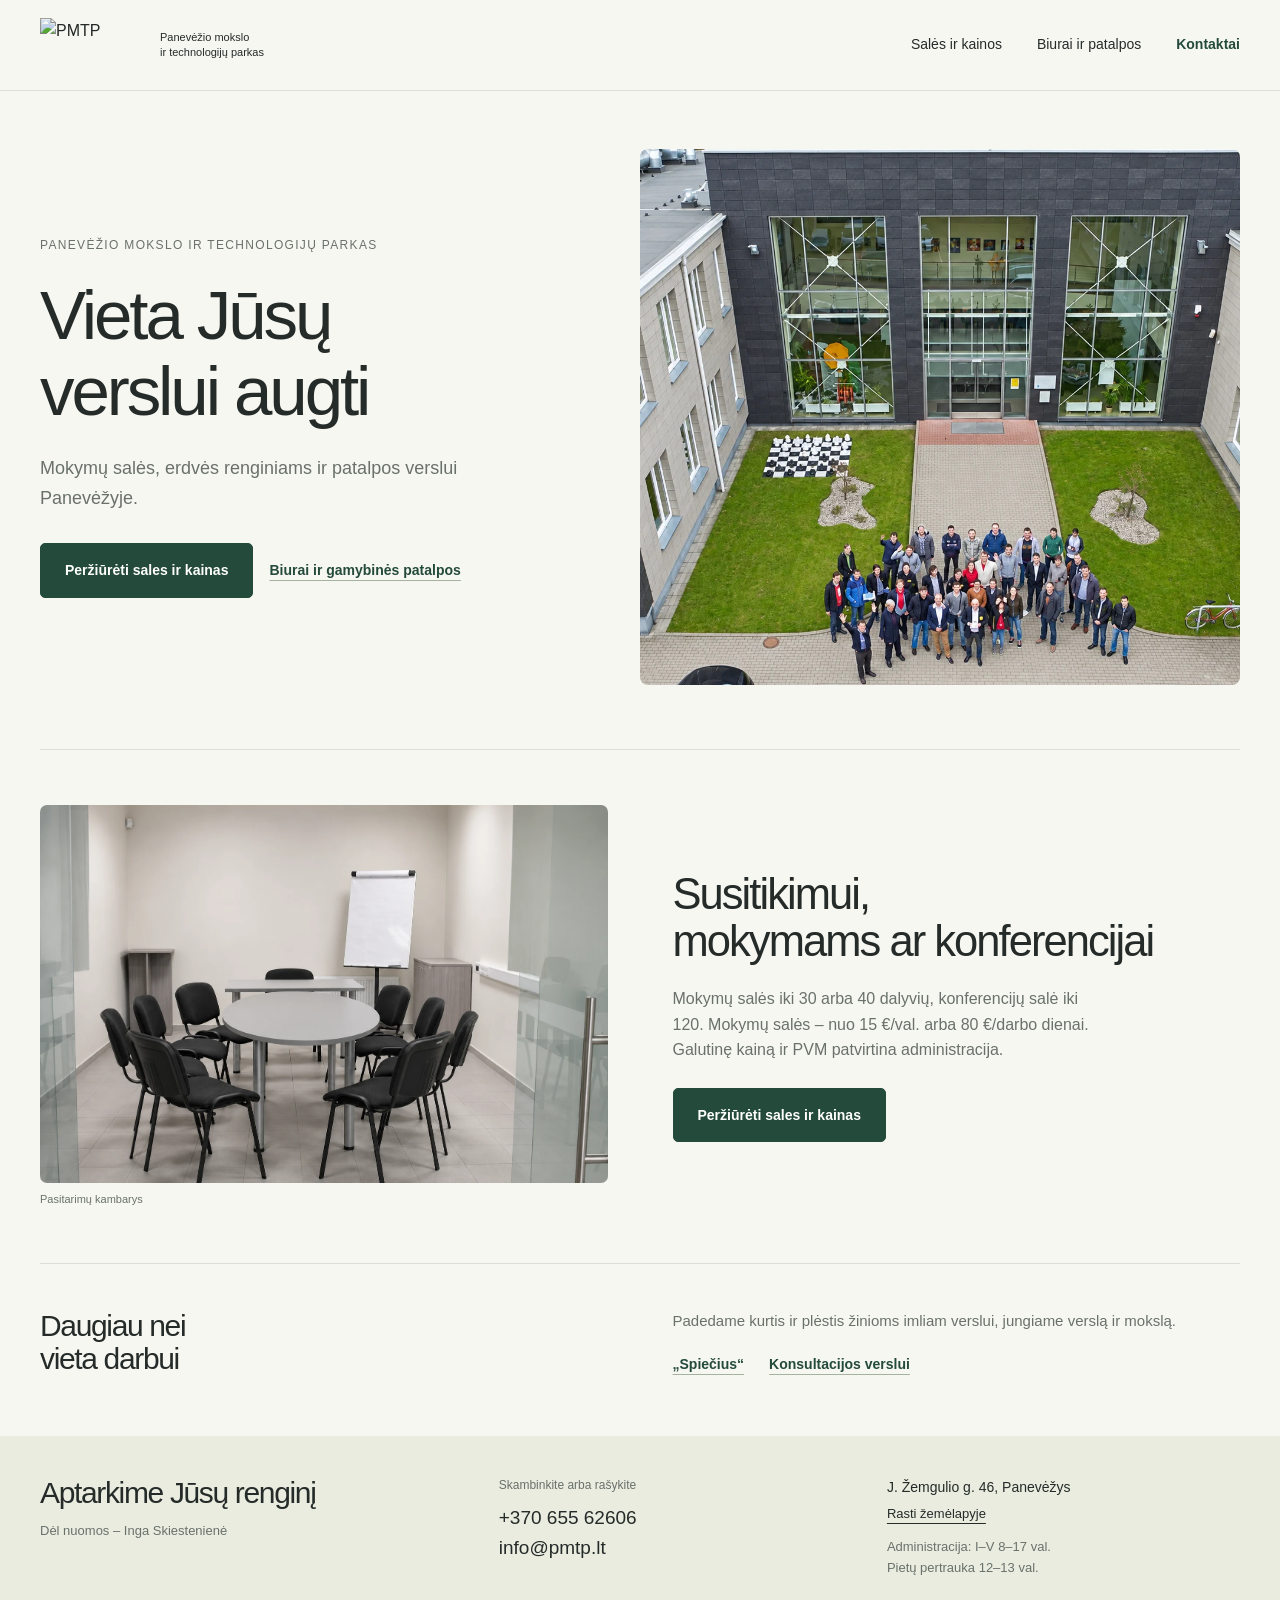
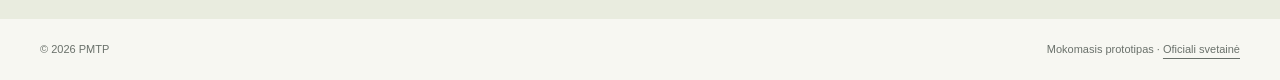
==== commit 3a4dc714: "Clarify training room rental, 2026 prices and enquiry details" ====
--- a/index.html
+++ b/index.html
@@ -1 +1 @@
-<!doctype html><html lang="lt"><head><meta charset="utf-8"><meta name="viewport" content="width=device-width,initial-scale=1"><meta name="robots" content="noindex,nofollow"><meta name="theme-color" content="#244a3b"><title>PMTP – patalpos verslui ir renginiams</title><meta name="description" content="Panevėžio mokslo ir technologijų parkas. Patalpos verslui, salės renginiams ir kontaktai."><link rel="stylesheet" href="style.css?v=3"></head><body><a class="skip" href="#turinys">Pereiti prie turinio</a><header><div class="wrap navigation"><a class="brand" href="index.html" aria-label="PMTP pradžia"><img src="https://res.cloudinary.com/dczwz1jph/image/upload/v1677489013/Nuoma/pmtp-e1582725962698_le6zql.jpg" alt="PMTP" width="100" height="55"><span>Panevėžio mokslo<br>ir technologijų parkas</span></a><nav class="nav-links" aria-label="Pagrindinė navigacija"><a href="https://pmtp.lt/nuoma">Patalpos</a><a href="trumpalaike-nuoma.html#sales">Salės ir kainos</a><a class="contact-link" href="#kontaktai">Kontaktai</a></nav></div></header><main id="turinys"><section class="hero wrap"><div><p class="kicker">Panevėžio mokslo ir technologijų parkas</p><h1>Vieta Jūsų<br>verslui augti</h1><p class="lead">Biurai, gamybinės patalpos ir salės renginiams Panevėžyje.</p><div class="actions"><a class="button" href="https://pmtp.lt/nuoma">Peržiūrėti patalpas</a><a class="button secondary" href="trumpalaike-nuoma.html#sales">Salės ir kainos</a></div></div><img class="hero-photo" src="assets/parkas.webp" alt="Panevėžio mokslo ir technologijų parko pastatas" width="1732" height="908" fetchpriority="high"></section><section class="wrap rental-feature"><img src="assets/sale.webp" alt="PMTP pasitarimų kambarys" width="1539" height="1022" loading="lazy"><div><h2>Susitikimui,<br>mokymams ar konferencijai</h2><p>Erdvės iki 120 dalyvių. Nuoma valandai arba visai dienai.</p><a class="button" href="trumpalaike-nuoma.html#sales">Peržiūrėti sales ir kainas</a></div></section><section class="wrap about" id="apie"><h2>Daugiau nei<br>vieta darbui</h2><div><p>Padedame kurtis ir plėstis žinioms imliam verslui, jungiame verslą ir mokslą.</p><div class="about-links"><a class="text-link" href="https://spiecius.inovacijuagentura.lt/office/panevezyje/">„Spiečius“</a><a class="text-link" href="https://kc.inovacijuagentura.lt/kcis/kontaktinis-centras/paslaugu-kontaktinis-centras?lang=lt">Konsultacijos verslui</a></div></div></section></main><section class="contact" id="kontaktai"><div class="wrap contact-inner"><div><h2>Susisiekime</h2><p>Dėl nuomos – Inga Skiestenienė</p></div><div><small>Skambinkite arba rašykite</small><a href="tel:+37065562606">+370 655 62606</a><a href="mailto:info@pmtp.lt">info@pmtp.lt</a></div><div class="address">J. Žemgulio g. 46, Panevėžys<p>I–V 8–17 val.<br>Pietų pertrauka 12–13 val.</p></div></div></section><footer><div class="wrap footer-inner"><span>© 2026 PMTP</span><span>Mokomasis prototipas · <a href="https://pmtp.lt/">Oficiali svetainė</a></span></div></footer></body></html>+<!doctype html><html lang="lt"><head><meta charset="utf-8"><meta name="viewport" content="width=device-width,initial-scale=1"><meta name="robots" content="noindex,nofollow"><meta name="theme-color" content="#244a3b"><title>PMTP – patalpos verslui ir renginiams</title><meta name="description" content="Panevėžio mokslo ir technologijų parkas. Patalpos verslui, salės renginiams ir kontaktai."><link rel="stylesheet" href="style.css?v=4"></head><body><a class="skip" href="#turinys">Pereiti prie turinio</a><header><div class="wrap navigation"><a class="brand" href="index.html" aria-label="PMTP pradžia"><img src="https://res.cloudinary.com/dczwz1jph/image/upload/v1677489013/Nuoma/pmtp-e1582725962698_le6zql.jpg" alt="PMTP" width="100" height="55"><span>Panevėžio mokslo<br>ir technologijų parkas</span></a><nav class="nav-links" aria-label="Pagrindinė navigacija"><a href="trumpalaike-nuoma.html#sales">Salės ir kainos</a><a href="https://pmtp.lt/nuoma">Biurai ir patalpos</a><a class="contact-link" href="#kontaktai">Kontaktai</a></nav></div></header><main id="turinys"><section class="hero wrap"><div><p class="kicker">Panevėžio mokslo ir technologijų parkas</p><h1>Vieta Jūsų<br>verslui augti</h1><p class="lead">Mokymų salės, erdvės renginiams ir patalpos verslui Panevėžyje.</p><div class="actions"><a class="button" href="trumpalaike-nuoma.html#sales">Peržiūrėti sales ir kainas</a><a class="text-link" href="https://pmtp.lt/nuoma">Biurai ir gamybinės patalpos</a></div></div><img class="hero-photo" src="assets/parkas.webp" alt="Panevėžio mokslo ir technologijų parko pastatas" width="1732" height="908" fetchpriority="high"></section><section class="wrap rental-feature"><figure><img src="assets/sale.webp" alt="PMTP pasitarimų kambarys" width="1539" height="1022" loading="lazy"><figcaption>Pasitarimų kambarys</figcaption></figure><div><h2>Susitikimui,<br>mokymams ar konferencijai</h2><p>Mokymų salės iki 30 arba 40 dalyvių, konferencijų salė iki 120. Mokymų salės – nuo 15 €/val. arba 80 €/darbo dienai. Galutinę kainą ir PVM patvirtina administracija.</p><a class="button" href="trumpalaike-nuoma.html#sales">Peržiūrėti sales ir kainas</a></div></section><section class="wrap about" id="apie"><h2>Daugiau nei<br>vieta darbui</h2><div><p>Padedame kurtis ir plėstis žinioms imliam verslui, jungiame verslą ir mokslą.</p><div class="about-links"><a class="text-link" href="https://spiecius.inovacijuagentura.lt/office/panevezyje/">„Spiečius“</a><a class="text-link" href="https://kc.inovacijuagentura.lt/kcis/kontaktinis-centras/paslaugu-kontaktinis-centras?lang=lt">Konsultacijos verslui</a></div></div></section></main><section class="contact" id="kontaktai"><div class="wrap contact-inner"><div><h2>Aptarkime Jūsų renginį</h2><p>Dėl nuomos – Inga Skiestenienė</p></div><div><small>Skambinkite arba rašykite</small><a href="tel:+37065562606">+370 655 62606</a><a href="mailto:info@pmtp.lt?subject=Sal%C4%97s%20nuoma%20%E2%80%93%20datos%20ir%20kainos%20u%C5%BEklausa&amp;body=Laba%20diena%2C%0A%0ADomina%20sal%C4%97s%20nuoma.%0AData%3A%20%0ALaikas%20%28%C4%AFskaitant%20pasiruo%C5%A1im%C4%85%29%3A%20%0ADalyvi%C5%B3%20skai%C4%8Dius%3A%20%0AS%C4%97d%C4%97jimo%20i%C5%A1d%C4%97stymas%20/%20stal%C5%B3%20poreikis%3A%20%0AProjektorius%2C%20kompiuteris%2C%20internetas%20ar%20kita%20%C4%AFranga%3A%20%0AKavos%20pertrauk%C4%97l%C4%97%20/%20maitinimas%3A%20%0A%0APra%C5%A1au%20patvirtinti%20laisv%C4%85%20laik%C4%85%2C%20bendr%C4%85%20kain%C4%85%20su%20taikomu%20PVM%2C%20%C4%AFtraukt%C4%85%20%C4%AFrang%C4%85%2C%20apmok%C4%97jimo%20ir%20at%C5%A1aukimo%20s%C4%85lygas.%0A%0AVardas%2C%20organizacija%3A%20%0ATelefonas%3A%20">info@pmtp.lt</a></div><div class="address">J. Žemgulio g. 46, Panevėžys<br><a class="map-link" href="https://www.google.com/maps/search/?api=1&amp;query=J.%20%C5%BDemgulio%20g.%2046%2C%20Panev%C4%97%C5%BEys" target="_blank" rel="noopener">Rasti žemėlapyje</a><p>Administracija: I–V 8–17 val.<br>Pietų pertrauka 12–13 val.</p></div></div></section><footer><div class="wrap footer-inner"><span>© 2026 PMTP</span><span>Mokomasis prototipas · <a href="https://pmtp.lt/">Oficiali svetainė</a></span></div></footer></body></html>
--- a/style.css
+++ b/style.css
@@ -1 +1,4 @@
-:root{--ink:#252b29;--green:#244a3b;--muted:#6a716b;--paper:#f7f7f2;--line:#dddfd5;--accent:#e4e9d8}*{box-sizing:border-box}html{scroll-behavior:smooth;scroll-padding-top:140px}body{margin:0;background:var(--paper);color:var(--ink);font:16px/1.6 Arial,Helvetica,sans-serif}a{color:inherit;text-underline-offset:5px;text-decoration-thickness:1px}a:focus-visible{outline:3px solid #b59a4a;outline-offset:5px}img{display:block;width:100%;height:auto;object-fit:cover}h1,h2,h3,p{margin:0}h1,h2,h3{font-weight:500;line-height:1.1;letter-spacing:-.045em}h1{font-size:clamp(43px,5.4vw,72px)}h2{font-size:clamp(30px,3.4vw,44px)}h3{font-size:23px}.wrap{width:min(1200px,calc(100% - 64px));margin:auto}.skip{position:fixed;top:-80px;left:15px;background:white;padding:12px;z-index:99}.skip:focus{top:10px}header{background:var(--paper);border-bottom:1px solid var(--line);position:sticky;top:0;z-index:20}.navigation{min-height:90px;display:flex;justify-content:space-between;align-items:center;gap:30px}.brand{display:flex;align-items:center;gap:20px;text-decoration:none}.brand img{width:100px;height:55px;object-fit:contain;mix-blend-mode:multiply}.brand span{font-size:11px;line-height:1.4;max-width:160px}.nav-links{display:flex;align-items:center;gap:35px;font-size:14px}.nav-links a{text-decoration:none;padding:13px 0;border-bottom:2px solid transparent}.nav-links a:hover,.nav-links a[aria-current=page]{border-bottom-color:var(--green)}.nav-links .contact-link{color:var(--green);font-weight:600}.hero{padding:58px 0 64px;display:grid;grid-template-columns:1fr 1.1fr;gap:55px;align-items:center}.kicker{font-size:12px;letter-spacing:.11em;text-transform:uppercase;color:var(--muted);margin-bottom:22px}.lead{font-size:18px;line-height:1.65;color:var(--muted);max-width:470px;margin-top:25px}.hero-photo{aspect-ratio:1.12;object-position:center;border-radius:8px}.actions{display:flex;gap:16px;align-items:center;flex-wrap:wrap;margin-top:30px}.button{display:inline-flex;align-items:center;justify-content:center;background:var(--green);border:1px solid var(--green);color:#fff;padding:15px 24px;min-height:52px;border-radius:5px;font-size:14px;font-weight:600;text-decoration:none;transition:background .15s}.button:hover{background:#173529}.button.secondary{background:transparent;color:var(--green);border-color:#aab6a8}.button.secondary:hover{background:var(--accent)}.text-link{font-size:14px;color:var(--green);font-weight:600;text-decoration:underline;text-decoration-color:#a5b29f}.rental-feature{padding:55px 0;border-top:1px solid var(--line);display:grid;grid-template-columns:1fr 1fr;gap:65px;align-items:center}.rental-feature img{aspect-ratio:1.5;border-radius:7px}.rental-feature p{margin-top:20px;color:var(--muted);max-width:430px}.rental-feature .button{margin-top:25px}.about{padding:45px 0 60px;display:grid;grid-template-columns:1fr 1fr;gap:65px;border-top:1px solid var(--line)}.about h2{font-size:30px;max-width:390px}.about p{color:var(--muted);font-size:15px}.about-links{display:flex;gap:25px;flex-wrap:wrap;margin-top:20px}.contact{background:#e9ecdf;padding:40px 0}.contact-inner{display:grid;grid-template-columns:1.2fr 1fr 1fr;gap:35px;align-items:start}.contact h2{font-size:30px}.contact p{color:var(--muted);font-size:13px;margin-top:12px}.contact a{display:block;font-size:19px;text-decoration:none}.contact a:hover{text-decoration:underline}.contact small{display:block;color:var(--muted);font-size:12px;margin-bottom:8px}.address{font-size:14px}footer{padding:22px 0;color:var(--muted);font-size:11px}.footer-inner{display:flex;justify-content:space-between;gap:20px}.rental-intro{padding:42px 0 35px;display:grid;grid-template-columns:1.1fr 1fr;gap:60px;align-items:center}.rental-intro h1{font-size:clamp(40px,4.4vw,60px)}.rental-intro .lead{font-size:16px;margin-top:20px}.rental-intro img{height:245px;border-radius:7px;object-position:center 60%}.rental-intro .actions{margin-top:24px}.pricing{padding-bottom:45px}.pricing-head{display:flex;justify-content:space-between;align-items:baseline;gap:20px;margin-bottom:20px}.pricing-head h2{font-size:29px}.pricing-head p{font-size:13px;color:var(--muted)}.price-grid{display:grid;grid-template-columns:repeat(4,1fr);border:1px solid var(--line);border-radius:7px;overflow:hidden;background:#fff}.price-card{padding:26px 23px;border-right:1px solid var(--line)}.price-card:last-child{border:0}.price-card h3{font-size:21px;letter-spacing:-.025em}.capacity{color:var(--muted);font-size:13px;margin-top:9px}.amount{margin-top:27px;font-size:31px;line-height:1.1;color:var(--green)}.amount span{font-size:13px;color:var(--muted)}.day{margin-top:10px;font-size:14px}.price-card .text-link{display:inline-block;margin-top:22px}.price-note{font-size:12px;color:var(--muted);margin-top:16px;max-width:950px}.price-note a{color:var(--green)}.extra{display:flex;justify-content:space-between;gap:30px;margin-top:27px;padding-top:22px;border-top:1px solid var(--line);font-size:13px;color:var(--muted)}.extra strong{color:var(--ink);font-weight:600}.extra p{max-width:500px}@media(max-width:950px){.wrap{width:calc(100% - 40px)}.brand span{display:none}.nav-links{gap:24px}.hero{gap:30px}.rental-feature,.about{gap:35px}.price-grid{grid-template-columns:1fr 1fr}.price-card:nth-child(2){border-right:0}.price-card:nth-child(-n+2){border-bottom:1px solid var(--line)}.contact-inner{gap:25px}}@media(max-width:650px){html{scroll-padding-top:125px}.wrap{width:calc(100% - 36px)}.navigation{display:block;padding-top:12px;min-height:auto}.brand{gap:15px}.brand img{width:82px;height:43px}.brand span{display:block;max-width:190px;font-size:10px}.nav-links{justify-content:space-between;gap:12px;margin-top:7px;font-size:13px}.nav-links a{padding:11px 0;white-space:nowrap}.hero{display:flex;flex-direction:column;align-items:stretch;gap:28px;padding:30px 0 38px}.kicker{font-size:10px;margin-bottom:17px}.hero h1{font-size:45px;max-width:340px}.lead{font-size:16px;margin-top:19px}.actions{gap:12px;margin-top:23px}.button{font-size:13px;padding:13px 16px;min-height:48px}.hero-photo{aspect-ratio:1.5;border-radius:6px}.rental-feature{grid-template-columns:1fr;gap:25px;padding:35px 0}.rental-feature img{aspect-ratio:1.6}.rental-feature h2{font-size:32px}.rental-feature p{font-size:15px;margin-top:15px}.rental-feature .button{margin-top:20px}.about{grid-template-columns:1fr;gap:20px;padding:32px 0 38px}.about h2{font-size:29px}.contact{padding:32px 0}.contact-inner{grid-template-columns:1fr;gap:22px}.contact h2{font-size:28px}.contact a{font-size:20px}.contact small{margin-bottom:4px}.contact p{margin-top:8px}.footer-inner{display:block}.footer-inner span{display:block;margin-top:6px}.rental-intro{grid-template-columns:1fr;gap:24px;padding:28px 0}.rental-intro h1{font-size:40px}.rental-intro .kicker{margin-bottom:14px}.rental-intro .lead{margin-top:16px}.rental-intro img{height:195px}.pricing{padding-bottom:32px}.pricing-head{display:block;margin-bottom:16px}.pricing-head h2{font-size:27px}.pricing-head p{margin-top:7px}.price-card{padding:20px 15px}.price-card h3{font-size:20px;min-height:44px}.capacity{font-size:12px}.amount{font-size:29px;margin-top:20px}.day{font-size:13px}.price-card .text-link{font-size:12px;margin-top:17px}.price-note{font-size:11px}.extra{display:block;margin-top:22px;font-size:12px}.extra p+p{margin-top:14px}.about-links{gap:20px}.rental-intro .actions .text-link{font-size:13px}}@media(prefers-reduced-motion:reduce){html{scroll-behavior:auto}*{transition:none!important}}+:root{--ink:#252b29;--green:#244a3b;--muted:#6a716b;--paper:#f7f7f2;--line:#dddfd5;--accent:#e4e9d8}*{box-sizing:border-box}html{scroll-behavior:smooth;scroll-padding-top:140px}body{margin:0;background:var(--paper);color:var(--ink);font:16px/1.6 Arial,Helvetica,sans-serif}a{color:inherit;text-underline-offset:5px;text-decoration-thickness:1px}a:focus-visible{outline:3px solid #b59a4a;outline-offset:5px}img{display:block;width:100%;height:auto;object-fit:cover}h1,h2,h3,p{margin:0}h1,h2,h3{font-weight:500;line-height:1.1;letter-spacing:-.045em}h1{font-size:clamp(43px,5.4vw,72px)}h2{font-size:clamp(30px,3.4vw,44px)}h3{font-size:23px}.wrap{width:min(1200px,calc(100% - 64px));margin:auto}.skip{position:fixed;top:-80px;left:15px;background:white;padding:12px;z-index:99}.skip:focus{top:10px}header{background:var(--paper);border-bottom:1px solid var(--line);position:sticky;top:0;z-index:20}.navigation{min-height:90px;display:flex;justify-content:space-between;align-items:center;gap:30px}.brand{display:flex;align-items:center;gap:20px;text-decoration:none}.brand img{width:100px;height:55px;object-fit:contain;mix-blend-mode:multiply}.brand span{font-size:11px;line-height:1.4;max-width:160px}.nav-links{display:flex;align-items:center;gap:35px;font-size:14px}.nav-links a{text-decoration:none;padding:13px 0;border-bottom:2px solid transparent}.nav-links a:hover,.nav-links a[aria-current=page]{border-bottom-color:var(--green)}.nav-links .contact-link{color:var(--green);font-weight:600}.hero{padding:58px 0 64px;display:grid;grid-template-columns:1fr 1.1fr;gap:55px;align-items:center}.kicker{font-size:12px;letter-spacing:.11em;text-transform:uppercase;color:var(--muted);margin-bottom:22px}.lead{font-size:18px;line-height:1.65;color:var(--muted);max-width:470px;margin-top:25px}.hero-photo{aspect-ratio:1.12;object-position:center;border-radius:8px}.actions{display:flex;gap:16px;align-items:center;flex-wrap:wrap;margin-top:30px}.button{display:inline-flex;align-items:center;justify-content:center;background:var(--green);border:1px solid var(--green);color:#fff;padding:15px 24px;min-height:52px;border-radius:5px;font-size:14px;font-weight:600;text-decoration:none;transition:background .15s}.button:hover{background:#173529}.button.secondary{background:transparent;color:var(--green);border-color:#aab6a8}.button.secondary:hover{background:var(--accent)}.text-link{font-size:14px;color:var(--green);font-weight:600;text-decoration:underline;text-decoration-color:#a5b29f}.rental-feature{padding:55px 0;border-top:1px solid var(--line);display:grid;grid-template-columns:1fr 1fr;gap:65px;align-items:center}.rental-feature img{aspect-ratio:1.5;border-radius:7px}.rental-feature p{margin-top:20px;color:var(--muted);max-width:430px}.rental-feature .button{margin-top:25px}.about{padding:45px 0 60px;display:grid;grid-template-columns:1fr 1fr;gap:65px;border-top:1px solid var(--line)}.about h2{font-size:30px;max-width:390px}.about p{color:var(--muted);font-size:15px}.about-links{display:flex;gap:25px;flex-wrap:wrap;margin-top:20px}.contact{background:#e9ecdf;padding:40px 0}.contact-inner{display:grid;grid-template-columns:1.2fr 1fr 1fr;gap:35px;align-items:start}.contact h2{font-size:30px}.contact p{color:var(--muted);font-size:13px;margin-top:12px}.contact a{display:block;font-size:19px;text-decoration:none}.contact a:hover{text-decoration:underline}.contact small{display:block;color:var(--muted);font-size:12px;margin-bottom:8px}.address{font-size:14px}footer{padding:22px 0;color:var(--muted);font-size:11px}.footer-inner{display:flex;justify-content:space-between;gap:20px}.rental-intro{padding:42px 0 35px;display:grid;grid-template-columns:1.1fr 1fr;gap:60px;align-items:center}.rental-intro h1{font-size:clamp(40px,4.4vw,60px)}.rental-intro .lead{font-size:16px;margin-top:20px}.rental-intro img{height:245px;border-radius:7px;object-position:center 60%}.rental-intro .actions{margin-top:24px}.pricing{padding-bottom:45px}.pricing-head{display:flex;justify-content:space-between;align-items:baseline;gap:20px;margin-bottom:20px}.pricing-head h2{font-size:29px}.pricing-head p{font-size:13px;color:var(--muted)}.price-grid{display:grid;grid-template-columns:repeat(4,1fr);border:1px solid var(--line);border-radius:7px;overflow:hidden;background:#fff}.price-card{padding:26px 23px;border-right:1px solid var(--line)}.price-card:last-child{border:0}.price-card h3{font-size:21px;letter-spacing:-.025em}.capacity{color:var(--muted);font-size:13px;margin-top:9px}.amount{margin-top:27px;font-size:31px;line-height:1.1;color:var(--green)}.amount span{font-size:13px;color:var(--muted)}.day{margin-top:10px;font-size:14px}.price-card .text-link{display:inline-block;margin-top:22px}.price-note{font-size:12px;color:var(--muted);margin-top:16px;max-width:950px}.price-note a{color:var(--green)}.extra{display:flex;justify-content:space-between;gap:30px;margin-top:27px;padding-top:22px;border-top:1px solid var(--line);font-size:13px;color:var(--muted)}.extra strong{color:var(--ink);font-weight:600}.extra p{max-width:500px}@media(max-width:950px){.wrap{width:calc(100% - 40px)}.brand span{display:none}.nav-links{gap:24px}.hero{gap:30px}.rental-feature,.about{gap:35px}.price-grid{grid-template-columns:1fr 1fr}.price-card:nth-child(2){border-right:0}.price-card:nth-child(-n+2){border-bottom:1px solid var(--line)}.contact-inner{gap:25px}}@media(max-width:650px){html{scroll-padding-top:125px}.wrap{width:calc(100% - 36px)}.navigation{display:block;padding-top:12px;min-height:auto}.brand{gap:15px}.brand img{width:82px;height:43px}.brand span{display:block;max-width:190px;font-size:10px}.nav-links{justify-content:space-between;gap:12px;margin-top:7px;font-size:13px}.nav-links a{padding:11px 0;white-space:nowrap}.hero{display:flex;flex-direction:column;align-items:stretch;gap:28px;padding:30px 0 38px}.kicker{font-size:10px;margin-bottom:17px}.hero h1{font-size:45px;max-width:340px}.lead{font-size:16px;margin-top:19px}.actions{gap:12px;margin-top:23px}.button{font-size:13px;padding:13px 16px;min-height:48px}.hero-photo{aspect-ratio:1.5;border-radius:6px}.rental-feature{grid-template-columns:1fr;gap:25px;padding:35px 0}.rental-feature img{aspect-ratio:1.6}.rental-feature h2{font-size:32px}.rental-feature p{font-size:15px;margin-top:15px}.rental-feature .button{margin-top:20px}.about{grid-template-columns:1fr;gap:20px;padding:32px 0 38px}.about h2{font-size:29px}.contact{padding:32px 0}.contact-inner{grid-template-columns:1fr;gap:22px}.contact h2{font-size:28px}.contact a{font-size:20px}.contact small{margin-bottom:4px}.contact p{margin-top:8px}.footer-inner{display:block}.footer-inner span{display:block;margin-top:6px}.rental-intro{grid-template-columns:1fr;gap:24px;padding:28px 0}.rental-intro h1{font-size:40px}.rental-intro .kicker{margin-bottom:14px}.rental-intro .lead{margin-top:16px}.rental-intro img{height:195px}.pricing{padding-bottom:32px}.pricing-head{display:block;margin-bottom:16px}.pricing-head h2{font-size:27px}.pricing-head p{margin-top:7px}.price-card{padding:20px 15px}.price-card h3{font-size:20px;min-height:44px}.capacity{font-size:12px}.amount{font-size:29px;margin-top:20px}.day{font-size:13px}.price-card .text-link{font-size:12px;margin-top:17px}.price-note{font-size:11px}.extra{display:block;margin-top:22px;font-size:12px}.extra p+p{margin-top:14px}.about-links{gap:20px}.rental-intro .actions .text-link{font-size:13px}}@media(prefers-reduced-motion:reduce){html{scroll-behavior:auto}*{transition:none!important}}
+
+/* Clear room comparison and a complete enquiry without extra navigation. */
+figure{margin:0}figcaption{font-size:11px;color:var(--muted);margin-top:8px}.contact .map-link{font-size:13px;text-decoration:underline;margin-top:6px}.room-feature{font-size:12px;color:var(--muted);margin-top:12px;min-height:38px}.price-note{font-size:13px;max-width:1000px}.rental-terms{border-top:1px solid var(--line);padding-top:28px;margin-top:30px}.rental-terms h2{font-size:27px}.terms-grid{display:grid;grid-template-columns:repeat(3,1fr);gap:35px;margin-top:22px}.terms-grid h3{font-size:19px;letter-spacing:-.02em}.terms-grid p{font-size:13px;color:var(--muted);margin-top:10px}.inquiry{margin-top:30px;padding:28px;background:var(--accent);border-radius:7px;display:grid;grid-template-columns:1fr auto;gap:14px 25px;align-items:center}.inquiry h2{font-size:26px}.inquiry p{font-size:13px;color:var(--muted);margin-top:10px}.inquiry .email-hint{grid-column:1/-1;font-size:12px;margin-top:0}.price-card{display:flex;flex-direction:column}.price-card .text-link{align-self:flex-start}.price-card h3{min-height:46px}.price-card .amount{margin-top:16px}a:focus-visible{outline-color:#836700}@media(max-width:650px){.terms-grid{grid-template-columns:1fr;gap:20px}.inquiry{grid-template-columns:1fr;padding:22px}.inquiry .button{justify-self:start}.inquiry h2{font-size:25px}.price-note{font-size:12px}.room-feature{min-height:40px;font-size:11px}.contact h2{max-width:280px}}
